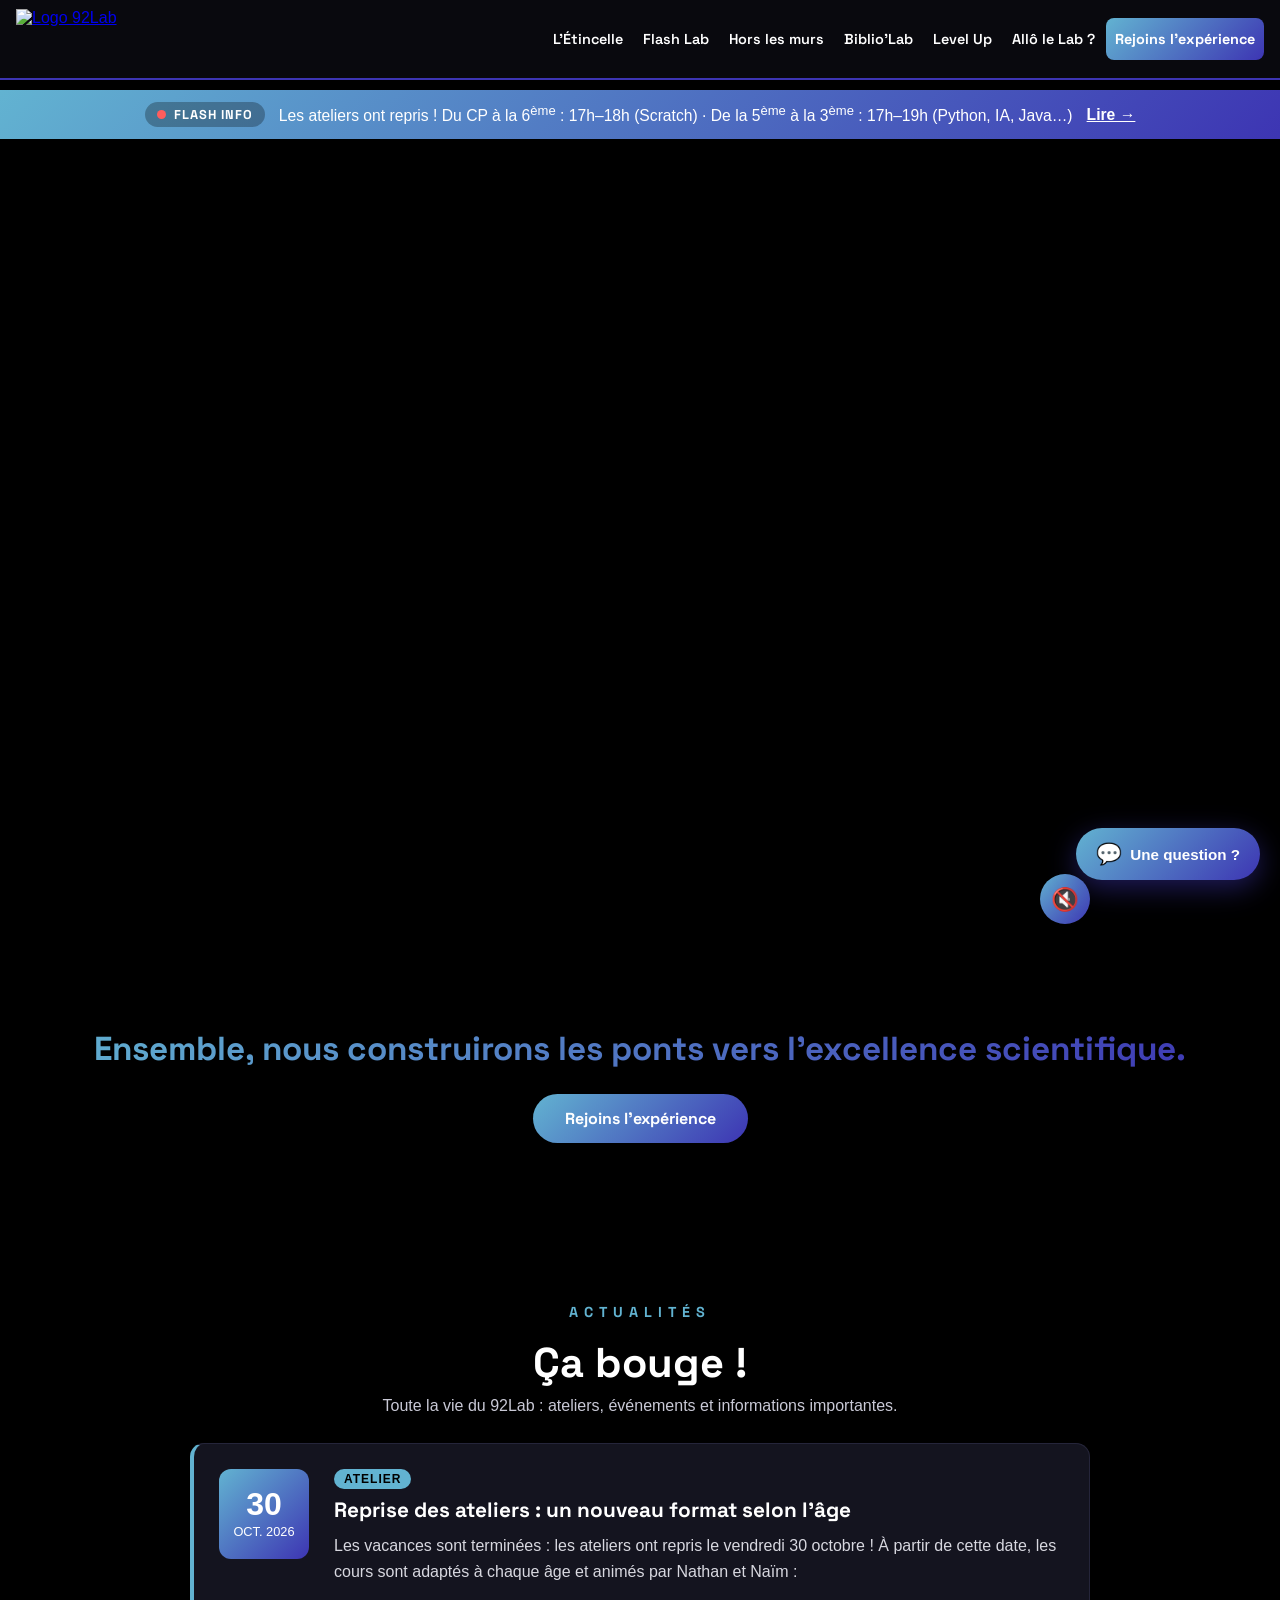
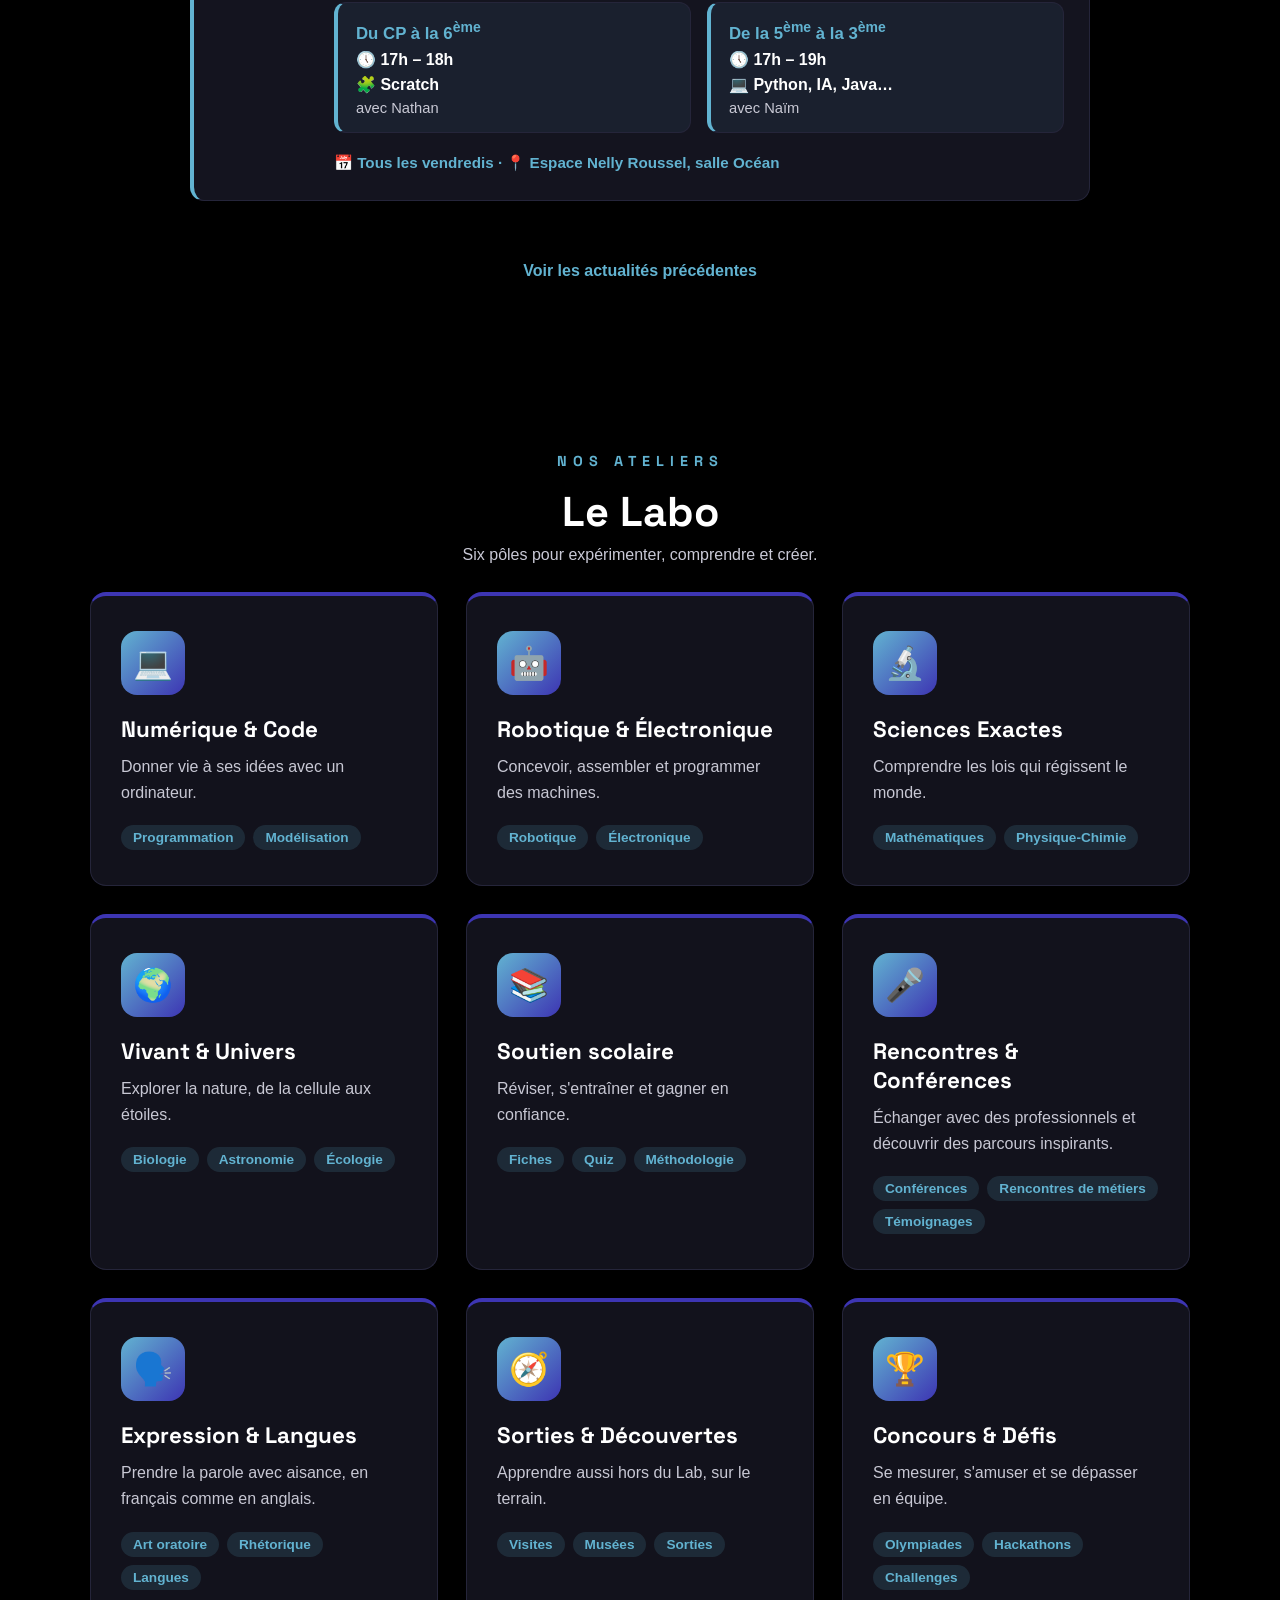
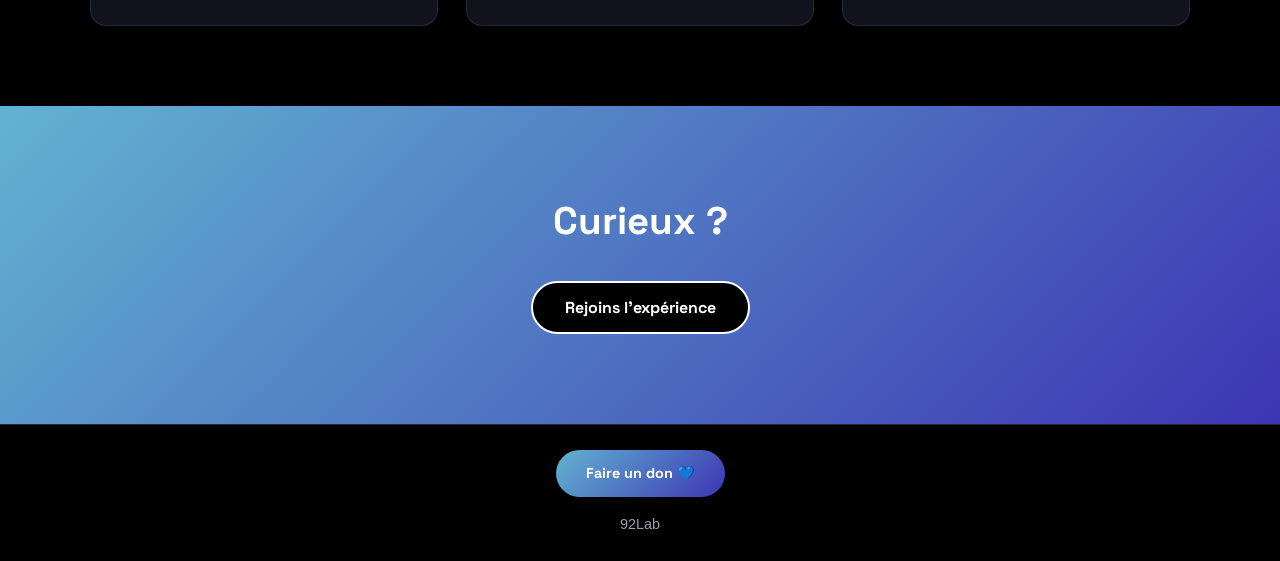
==== index.html @ af7e9ccb "Radar : article Syndrome de Kessler (Futura) en section Aéronautique, avec filtre par thème Co-Autho" ====
<!DOCTYPE html>
<html lang="fr">
<head>
  <meta charset="UTF-8">
  <meta name="viewport" content="width=device-width, initial-scale=1.0">
  <title>92Lab - On casse les codes</title>
  <meta name="description" content="92Lab, association de sciences et de technologies à Villeneuve-la-Garenne : ateliers, rencontres et projets pour les jeunes.">
  <meta property="og:title" content="92Lab">
  <meta property="og:description" content="92Lab, association de sciences et de technologies à Villeneuve-la-Garenne : ateliers, rencontres et projets pour les jeunes.">
  <meta property="og:image" content="images/logo.png">
  <link rel="icon" href="images/logo.png">
  <link rel="preconnect" href="https://fonts.googleapis.com">
  <link rel="preconnect" href="https://fonts.gstatic.com" crossorigin>
  <link href="https://fonts.googleapis.com/css2?family=Space+Grotesk:wght@500;600;700&display=swap" rel="stylesheet">
  <link rel="stylesheet" href="style.css?v=9">
</head>
<body>

  <header class="entete">
    <a href="index.html" class="logo">
      <img src="images/logo.png" alt="Logo 92Lab">
    </a>

    <button class="burger" type="button" aria-label="Ouvrir le menu" aria-expanded="false">
      <span></span><span></span><span></span>
    </button>

    <nav>
      <ul class="menu">
        <li>
          <a href="etincelle.html">L'Étincelle</a>
          <span class="sous-titre">Qui sommes-nous</span>
        </li>
        <li>
          <a href="flash-lab.html">Flash Lab</a>
          <span class="sous-titre">Le blog</span>
        </li>
        <li>
          <a href="hors-les-murs.html">Hors les murs</a>
          <span class="sous-titre">Sorties et bons plans</span>
        </li>
        <li>
          <a href="biblio-lab.html">Biblio'Lab</a>
          <span class="sous-titre">Prêt de livres et magazines</span>
        </li>
        <li>
          <a href="level-up.html">Level Up</a>
          <span class="sous-titre">Aide à la scolarité</span>
        </li>
        <li>
          <a href="contact.html">Allô le Lab ?</a>
          <span class="sous-titre">Contact</span>
        </li>
        <li>
          <a href="adherer.html" class="bouton-adhesion">Rejoins l'expérience</a>
          <span class="sous-titre">Adhérer</span>
        </li>
      </ul>
    </nav>
  </header>

  <main>

    <a class="flash-info" href="#ca-bouge">
      <span class="flash-label"><span class="flash-point"></span>Flash info</span>
      <span class="flash-texte">Les ateliers ont repris ! Du CP à la 6<sup>ème</sup> : 17h–18h (Scratch) · De la 5<sup>ème</sup> à la 3<sup>ème</sup> : 17h–19h (Python, IA, Java…)</span>
      <span class="flash-lien">Lire →</span>
    </a>
    <!-- Flash info : change le texte ci-dessus quand une info importante doit être vue dès l'arrivée sur le site. -->

    <section class="video-fond">
      <video autoplay muted loop playsinline>
        <source src="videos/video.mp4" type="video/mp4">
      </video>
      <button class="bouton-son" type="button" aria-label="Activer le son">🔇</button>
    </section>


    <section class="accueil">
      <h1>Ensemble, nous construirons les ponts vers l'excellence scientifique.</h1>
      <a href="adherer.html" class="cta">Rejoins l'expérience</a>
    </section>

    <section class="section section-accueil" id="ca-bouge">
      <div class="conteneur">
        <div class="titre-section">
          <p class="hero-accroche">Actualités</p>
          <h2>Ça bouge !</h2>
          <p class="titre-section-texte">Toute la vie du 92Lab : ateliers, événements et informations importantes.</p>
        </div>
      </div>
      <div class="actus">
        <article class="actu">
          <div class="actu-date">
            <span class="actu-jour">30</span>
            <span class="actu-mois">Oct. 2026</span>
          </div>
          <div class="actu-contenu">
            <span class="actu-badge">Atelier</span>
            <h2>Reprise des ateliers : un nouveau format selon l'âge</h2>
            <p>
              Les vacances sont terminées : les ateliers ont repris le vendredi
              30 octobre ! À partir de cette date, les cours sont adaptés à
              chaque âge et animés par Nathan et Naïm :
            </p>
            <div class="actu-groupes">
              <div class="actu-groupe">
                <span class="actu-groupe-niveau">Du CP à la 6<sup>ème</sup></span>
                <span class="actu-groupe-horaire">🕔 17h – 18h</span>
                <span class="actu-groupe-theme">🧩 Scratch</span>
                <span class="actu-groupe-anim">avec Nathan</span>
              </div>
              <div class="actu-groupe">
                <span class="actu-groupe-niveau">De la 5<sup>ème</sup> à la 3<sup>ème</sup></span>
                <span class="actu-groupe-horaire">🕔 17h – 19h</span>
                <span class="actu-groupe-theme">💻 Python, IA, Java…</span>
                <span class="actu-groupe-anim">avec Naïm</span>
              </div>
            </div>
            <p class="actu-infos">
              📅 Tous les vendredis · 📍 Espace Nelly Roussel, salle Océan
            </p>
          </div>
        </article>

        <details class="actus-anciennes">
          <summary>Voir les actualités précédentes</summary>
          <article class="actu actu-annulee">
                    <div class="actu-date">
                      <span class="actu-jour">09</span>
                      <span class="actu-mois">Oct. 2026</span>
                    </div>
                    <div class="actu-contenu">
                      <span class="actu-badge badge-annule">Annulé</span>
                      <h2>Atelier de programmation annulé</h2>
                      <p>
                        Nous sommes au regret de vous informer que l'atelier de
                        programmation de ce vendredi 9 octobre est annulé en raison de
                        l'absence de l'animateur. Nous nous excusons pour la gêne
                        occasionnée et vous retrouvons dès le vendredi suivant.
                      </p>
                    </div>
                  </article>

          <article class="actu">
                    <div class="actu-date">
                      <span class="actu-jour">11</span>
                      <span class="actu-mois">Sept. 2026</span>
                    </div>
                    <div class="actu-contenu">
                      <span class="actu-badge">Atelier</span>
                      <h2>Ateliers de programmation</h2>
                      <p>
                        Retrouvez-nous tous les vendredis de 17h à 19h pour nos ateliers
                        de programmation, à l'espace Nelly Roussel, en salle Océan.
                      </p>
                      <p class="actu-infos">
                        📅 Tous les vendredis · 🕔 17h – 19h · 📍 Espace Nelly Roussel, salle Océan
                      </p>
                    </div>
                  </article>
        </details>
      </div>
    </section>

    <section class="section section-accueil" id="labo">
      <div class="conteneur">
        <div class="titre-section">
          <p class="hero-accroche">Nos ateliers</p>
          <h2>Le Labo</h2>
          <p class="titre-section-texte">Six pôles pour expérimenter, comprendre et créer.</p>
        </div>
      </div>
      <div class="poles">

        <article class="pole">
          <div class="pole-icone">💻</div>
          <h2>Numérique &amp; Code</h2>
          <p class="pole-desc">Donner vie à ses idées avec un ordinateur.</p>
          <ul class="pole-liste">
            <li>Programmation</li>
            <li>Modélisation</li>
          </ul>
        </article>

        <article class="pole">
          <div class="pole-icone">🤖</div>
          <h2>Robotique &amp; Électronique</h2>
          <p class="pole-desc">Concevoir, assembler et programmer des machines.</p>
          <ul class="pole-liste">
            <li>Robotique</li>
            <li>Électronique</li>
          </ul>
        </article>

        <article class="pole">
          <div class="pole-icone">🔬</div>
          <h2>Sciences Exactes</h2>
          <p class="pole-desc">Comprendre les lois qui régissent le monde.</p>
          <ul class="pole-liste">
            <li>Mathématiques</li>
            <li>Physique-Chimie</li>
          </ul>
        </article>

        <article class="pole">
          <div class="pole-icone">🌍</div>
          <h2>Vivant &amp; Univers</h2>
          <p class="pole-desc">Explorer la nature, de la cellule aux étoiles.</p>
          <ul class="pole-liste">
            <li>Biologie</li>
            <li>Astronomie</li>
            <li>Écologie</li>
          </ul>
        </article>

        <article class="pole">
          <div class="pole-icone">📚</div>
          <h2>Soutien scolaire</h2>
          <p class="pole-desc">Réviser, s'entraîner et gagner en confiance.</p>
          <ul class="pole-liste">
            <li>Fiches</li>
            <li>Quiz</li>
            <li>Méthodologie</li>
          </ul>
        </article>

        <article class="pole">
          <div class="pole-icone">🎤</div>
          <h2>Rencontres &amp; Conférences</h2>
          <p class="pole-desc">Échanger avec des professionnels et découvrir des parcours inspirants.</p>
          <ul class="pole-liste">
            <li>Conférences</li>
            <li>Rencontres de métiers</li>
            <li>Témoignages</li>
          </ul>
        </article>

        <article class="pole">
          <div class="pole-icone">🗣️</div>
          <h2>Expression &amp; Langues</h2>
          <p class="pole-desc">Prendre la parole avec aisance, en français comme en anglais.</p>
          <ul class="pole-liste">
            <li>Art oratoire</li>
            <li>Rhétorique</li>
            <li>Langues</li>
          </ul>
        </article>

        <article class="pole">
          <div class="pole-icone">🧭</div>
          <h2>Sorties &amp; Découvertes</h2>
          <p class="pole-desc">Apprendre aussi hors du Lab, sur le terrain.</p>
          <ul class="pole-liste">
            <li>Visites</li>
            <li>Musées</li>
            <li>Sorties</li>
          </ul>
        </article>

        <article class="pole">
          <div class="pole-icone">🏆</div>
          <h2>Concours &amp; Défis</h2>
          <p class="pole-desc">Se mesurer, s'amuser et se dépasser en équipe.</p>
          <ul class="pole-liste">
            <li>Olympiades</li>
            <li>Hackathons</li>
            <li>Challenges</li>
          </ul>
        </article>

      </div>
    </section>

    <section class="appel">
      <h2>Curieux ?</h2>
      <a href="adherer.html" class="cta">Rejoins l'expérience</a>
    </section>

  </main>

  <footer class="pied">
    <a href="https://www.helloasso.com/associations/92lab/formulaires/1" target="_blank" rel="noopener" class="cta cta-don">Faire un don 💙</a>
    <p>92Lab</p>
  </footer>

  <script src="script.js?v=6"></script>
  <script src="chatbot.js?v=3"></script>
</body>
</html>
---- style.css ----
:root {
  --bleu-clair: #62b3d1;
  --indigo: #3d35b3;
  --degrade: linear-gradient(135deg, #62b3d1, #3d35b3);
  --fond: #000000;
  --texte: #ffffff;
}

* {
  margin: 0;
  padding: 0;
  box-sizing: border-box;
}

body {
  font-family: Arial, sans-serif;
  background-color: var(--fond);
  color: var(--texte);
  padding-top: 90px;
  min-height: 100vh;
  display: flex;
  flex-direction: column;
}

/* ---------- En-tête fixe ---------- */
.entete {
  position: fixed;
  top: 0;
  left: 0;
  width: 100%;
  height: 80px;
  background-color: rgba(10, 10, 15, 0.95);
  border-bottom: 2px solid var(--indigo);
  display: flex;
  align-items: center;
  justify-content: space-between;
  padding: 0 30px;
  z-index: 1000;
}

.logo img {
  height: 60px;
  display: block;
}

/* ---------- Menu ---------- */
.menu {
  list-style: none;
  display: flex;
  gap: 8px;
}

.menu li {
  position: relative;
}

.menu a {
  display: block;
  color: var(--texte);
  text-decoration: none;
  padding: 12px 14px;
  border-radius: 8px;
  transition: background 0.3s;
}

.menu a:hover {
  background: var(--degrade);
}

.menu .bouton-adhesion {
  background: var(--degrade);
  font-weight: bold;
}

.menu .bouton-adhesion:hover {
  filter: brightness(1.2);
}

/* ---------- Sous-titre au survol ---------- */
.sous-titre {
  position: absolute;
  top: 100%;
  left: 50%;
  transform: translateX(-50%);
  margin-top: 6px;
  background-color: var(--bleu-clair);
  color: var(--fond);
  font-size: 0.8rem;
  font-weight: bold;
  padding: 4px 10px;
  border-radius: 6px;
  white-space: nowrap;
  opacity: 0;
  pointer-events: none;
  transition: opacity 0.3s;
}

.menu li:hover .sous-titre {
  opacity: 1;
}

/* ---------- Vidéo plein écran ---------- */
main {
  flex: 1;
}

.video-fond {
  position: relative;
  width: 100%;
  height: calc(100vh - 90px);
  overflow: hidden;
  background-color: #000000;
}

.video-fond video {
  width: 100%;
  height: 100%;
  object-fit: contain;
  background-color: #000000;
}

/* ---------- Bouton son ---------- */
.bouton-son {
  position: absolute;
  bottom: 25px;
  right: 25px;
  width: 50px;
  height: 50px;
  border: none;
  border-radius: 50%;
  background: var(--degrade);
  color: var(--texte);
  font-size: 1.4rem;
  cursor: pointer;
  transition: transform 0.3s;
  z-index: 10;
}

.bouton-son:hover {
  transform: scale(1.1);
}

/* ---------- Texte d'accueil ---------- */
.accueil {
  max-width: 100%;
  margin: 0 auto;
  padding: 80px 30px;
  text-align: center;
}

.accueil h1 {
  font-size: clamp(1.2rem, 2.6vw, 2.6rem);
  line-height: 1.2;
  margin-bottom: 25px;
  background: var(--degrade);
  -webkit-background-clip: text;
  background-clip: text;
  color: transparent;
}

.accueil h1 { text-wrap: balance; }

@media (min-width: 1001px) {
  .accueil h1 { white-space: nowrap; }
}

.cta {
  display: inline-block;
  background: var(--degrade);
  color: var(--texte);
  text-decoration: none;
  font-weight: bold;
  padding: 14px 32px;
  border-radius: 30px;
  transition: transform 0.3s;
}

.cta:hover {
  transform: scale(1.06);
}

/* ============================================
   PAGES INTÉRIEURES
   ============================================ */

/* ---------- Bandeau d'entrée ---------- */
.hero-page {
  text-align: center;
  padding: 100px 30px 80px;
  background:
    radial-gradient(circle at 20% 20%, rgba(98, 179, 209, 0.18), transparent 50%),
    radial-gradient(circle at 80% 80%, rgba(61, 53, 179, 0.25), transparent 50%),
    var(--fond);
}

.hero-accroche {
  text-transform: uppercase;
  letter-spacing: 6px;
  color: var(--bleu-clair);
  font-weight: bold;
  font-size: 0.9rem;
  margin-bottom: 15px;
}

.hero-page h1 {
  font-size: clamp(2.8rem, 7vw, 5rem);
  background: var(--degrade);
  -webkit-background-clip: text;
  background-clip: text;
  color: transparent;
  margin-bottom: 20px;
}

.hero-texte {
  max-width: 600px;
  margin: 0 auto;
  font-size: 1.2rem;
  line-height: 1.6;
  color: #d8d8e0;
}

/* ---------- Sections ---------- */
.section {
  padding: 80px 30px;
}

.section-fonce {
  background-color: #11111a;
  border-top: 1px solid #25253a;
  border-bottom: 1px solid #25253a;
}

.conteneur {
  max-width: 1100px;
  margin: 0 auto;
}

.section-entete {
  display: flex;
  align-items: center;
  gap: 20px;
  margin-bottom: 50px;
}

.section-etiquette {
  font-size: 1rem;
  font-weight: bold;
  color: var(--fond);
  background: var(--degrade);
  padding: 8px 14px;
  border-radius: 8px;
}

.section-entete h2 {
  font-size: clamp(1.8rem, 4vw, 2.6rem);
  color: var(--texte);
}

/* ---------- Cartes (Le déclic initial) ---------- */
.grille-cartes {
  display: grid;
  grid-template-columns: repeat(auto-fit, minmax(240px, 1fr));
  gap: 25px;
}

.carte {
  background-color: #14141f;
  border: 1px solid #25253a;
  border-radius: 16px;
  padding: 30px 25px;
  transition: transform 0.3s, border-color 0.3s, box-shadow 0.3s;
}

.carte:hover {
  transform: translateY(-6px);
  border-color: var(--bleu-clair);
  box-shadow: 0 10px 30px rgba(98, 179, 209, 0.15);
}

.carte-icone {
  font-size: 2.2rem;
  margin-bottom: 15px;
}

.carte h3 {
  color: var(--bleu-clair);
  font-size: 1.15rem;
  margin-bottom: 12px;
}

.carte p {
  color: #c8c8d4;
  line-height: 1.7;
  font-size: 0.98rem;
}

.citation-courte {
  text-align: center;
  margin-top: 50px;
  font-size: 1.4rem;
  font-weight: bold;
  background: var(--degrade);
  -webkit-background-clip: text;
  background-clip: text;
  color: transparent;
}

/* ---------- Frise (Notre histoire) ---------- */
.frise {
  position: relative;
  max-width: 750px;
  margin: 0 auto;
  padding-left: 40px;
}

.frise::before {
  content: "";
  position: absolute;
  left: 9px;
  top: 8px;
  bottom: 8px;
  width: 3px;
  background: var(--degrade);
  border-radius: 3px;
}

.frise-item {
  position: relative;
  margin-bottom: 40px;
}

.frise-item:last-child {
  margin-bottom: 0;
}

.frise-point {
  position: absolute;
  left: -40px;
  top: 4px;
  width: 21px;
  height: 21px;
  background-color: var(--fond);
  border: 4px solid var(--bleu-clair);
  border-radius: 50%;
}

.frise-contenu h3 {
  color: var(--texte);
  font-size: 1.25rem;
  margin-bottom: 8px;
}

.frise-contenu p {
  color: #c8c8d4;
  line-height: 1.7;
}

/* ---------- Trio (À propos de nous) ---------- */
.trio {
  display: grid;
  grid-template-columns: repeat(auto-fit, minmax(280px, 1fr));
  gap: 30px;
}

.trio-bloc {
  background: linear-gradient(160deg, #14141f, #0e0e18);
  border: 1px solid #25253a;
  border-top: 4px solid var(--indigo);
  border-radius: 16px;
  padding: 35px 30px;
}

.trio-titre {
  display: inline-block;
  text-transform: uppercase;
  letter-spacing: 3px;
  font-size: 0.8rem;
  font-weight: bold;
  color: var(--bleu-clair);
  margin-bottom: 15px;
}

.trio-bloc h3 {
  font-size: 1.4rem;
  line-height: 1.3;
  margin-bottom: 20px;
  color: var(--texte);
}

.trio-bloc p {
  color: #c8c8d4;
  line-height: 1.7;
  margin-bottom: 12px;
}

/* ---------- Page Le Labo : pôles ---------- */
.poles {
  max-width: 1100px;
  margin: 0 auto;
  display: grid;
  grid-template-columns: repeat(auto-fit, minmax(300px, 1fr));
  gap: 28px;
}

.pole {
  background: #12121c;
  border: 1px solid #25253a;
  border-top: 4px solid var(--indigo);
  border-radius: 16px;
  padding: 35px 30px;
  transition: transform 0.3s, border-color 0.3s;
}

.pole:hover {
  transform: translateY(-6px);
  border-top-color: var(--bleu-clair);
}

.pole-icone {
  width: 64px;
  height: 64px;
  display: flex;
  align-items: center;
  justify-content: center;
  font-size: 2rem;
  background: var(--degrade);
  border-radius: 16px;
  margin-bottom: 20px;
}

.pole h2 {
  font-size: 1.4rem;
  margin-bottom: 10px;
}

.pole-desc {
  color: #c8c8d4;
  line-height: 1.6;
  margin-bottom: 20px;
}

.pole-liste {
  list-style: none;
  display: flex;
  flex-wrap: wrap;
  gap: 8px;
}

.pole-liste li {
  background: rgba(98, 179, 209, 0.15);
  color: var(--bleu-clair);
  font-size: 0.85rem;
  font-weight: bold;
  padding: 5px 12px;
  border-radius: 20px;
}

/* ---------- Page Ça bouge ! ---------- */
.actus {
  max-width: 900px;
  margin: 0 auto;
  display: flex;
  flex-direction: column;
  gap: 25px;
}

.actu {
  display: flex;
  gap: 25px;
  background-color: #14141f;
  border: 1px solid #25253a;
  border-left: 4px solid var(--bleu-clair);
  border-radius: 14px;
  padding: 25px;
  transition: transform 0.3s, border-color 0.3s;
}

.actu:hover {
  transform: translateY(-4px);
  border-color: var(--indigo);
}

.actu-annulee {
  border-left-color: #e05555;
}

.actu-date {
  display: flex;
  flex-direction: column;
  align-items: center;
  justify-content: center;
  min-width: 90px;
  height: 90px;
  background: var(--degrade);
  border-radius: 12px;
  text-align: center;
}

.actu-annulee .actu-date {
  background: linear-gradient(135deg, #e05555, #8a2a2a);
}

.actu-jour {
  font-size: 2rem;
  font-weight: bold;
  line-height: 1;
}

.actu-mois {
  font-size: 0.8rem;
  text-transform: uppercase;
  margin-top: 4px;
}

.actu-contenu h2 {
  font-size: 1.3rem;
  margin: 8px 0 10px;
}

.actu-contenu p {
  color: #d8d8e0;
  line-height: 1.6;
}

.actu-badge {
  display: inline-block;
  background-color: var(--bleu-clair);
  color: var(--fond);
  font-size: 0.75rem;
  font-weight: bold;
  text-transform: uppercase;
  letter-spacing: 1px;
  padding: 3px 10px;
  border-radius: 20px;
}

.badge-annule {
  background-color: #e05555;
  color: #ffffff;
}

.actu-infos {
  margin-top: 12px;
  color: var(--bleu-clair) !important;
  font-weight: bold;
  font-size: 0.95rem;
}

@media (max-width: 600px) {
  .actu {
    flex-direction: column;
  }
}

/* ---------- Page Hors les murs ---------- */
.evenement {
  max-width: 1000px;
  margin: 0 auto 50px;
  background: #14141f;
  border-radius: 16px;
  overflow: hidden;
  display: flex;
  gap: 30px;
  padding: 40px;
  align-items: flex-start;
}

.evenement:last-child {
  margin-bottom: 0;
}

.evenement-image {
  flex: 0 0 300px;
  border-radius: 12px;
  overflow: hidden;
  height: 300px;
  min-width: 0;
  align-self: flex-start;
  display: block;
}

.evenement-image img {
  width: 100%;
  height: 100%;
  object-fit: cover;
  display: block;
}

.evenement-contenu {
  flex: 1;
  min-width: 0;
}

.evenement-contenu h2 {
  font-size: 2rem;
  margin-bottom: 10px;
  margin-top: 0;
  color: var(--texte);
}

.evenement-texte {
  line-height: 1.8;
  color: #d8d8e0;
  margin: 15px 0;
}

.evenement-details {
  background: rgba(98, 179, 209, 0.15);
  border-left: 3px solid var(--bleu-clair);
  padding: 15px 20px;
  margin: 15px 0;
  border-radius: 8px;
}

.evenement-details p {
  margin: 8px 0;
  font-size: 0.95rem;
  color: var(--texte);
}

.stands-container {
  margin-top: 30px;
}

.stands-container h3 {
  font-size: 1.3rem;
  margin-bottom: 20px;
  text-transform: uppercase;
  letter-spacing: 2px;
  color: var(--bleu-clair);
}

/* Grille des stands */
.stands-grid {
  display: grid;
  grid-template-columns: repeat(auto-fit, minmax(150px, 1fr));
  gap: 20px;
  margin-top: 20px;
}

.stand {
  background: rgba(98, 179, 209, 0.1);
  border: 1px solid #25253a;
  border-radius: 12px;
  padding: 20px;
  text-align: center;
  transition: transform 0.3s;
}

.stand:hover {
  transform: translateY(-5px);
  border-color: var(--bleu-clair);
}

.stand-icone {
  font-size: 2.5rem;
  margin-bottom: 12px;
}

.stand p {
  color: #d8d8e0;
  font-size: 0.95rem;
  line-height: 1.5;
}

.stand small {
  opacity: 0.8;
  font-size: 0.8rem;
}

/* Responsive */
@media (max-width: 900px) {
  .evenement {
    flex-direction: column;
    padding: 30px;
  }

  .evenement-image {
    height: 280px;
  }

  .stands-grid {
    grid-template-columns: repeat(2, 1fr);
  }
}

@media (max-width: 600px) {
  .evenement {
    flex-direction: column;
    padding: 20px;
  }

  .evenement-image {
    height: 220px;
  }

  .evenement-contenu h2 {
    font-size: 1.5rem;
  }

  .stands-grid {
    grid-template-columns: 1fr;
  }
}

/* ---------- Page adhésion ---------- */
.tarif {
  max-width: 400px;
  margin: 0 auto 40px;
  text-align: center;
  background: var(--degrade);
  border-radius: 16px;
  padding: 30px;
}

.tarif-label {
  text-transform: uppercase;
  letter-spacing: 3px;
  font-weight: bold;
  font-size: 0.9rem;
}

.tarif-prix {
  font-size: 4rem;
  font-weight: bold;
  line-height: 1.1;
  margin: 8px 0;
}

.tarif-detail {
  opacity: 0.9;
}

.info-box {
  max-width: 800px;
  margin: 0 auto 40px;
  background-color: #14141f;
  border-left: 4px solid var(--bleu-clair);
  border-radius: 12px;
  padding: 25px;
  line-height: 1.6;
}

.info-box h2 {
  font-size: 1.2rem;
  margin-bottom: 10px;
}

.info-box p + p {
  margin-top: 12px;
}

.formulaire-embed {
  max-width: 800px;
  margin: 0 auto;
  background-color: #ffffff;
  border-radius: 16px;
  overflow: hidden;
}

.formulaire-embed iframe {
  display: block;
  border: none;
  width: 100%;
}

/* ---------- Appel final ---------- */
.appel {
  text-align: center;
  padding: 90px 30px;
  background: var(--degrade);
}

.appel h2 {
  max-width: 800px;
  margin: 0 auto 35px;
  font-size: clamp(1.6rem, 4vw, 2.4rem);
  line-height: 1.3;
  color: var(--texte);
}

.appel .cta {
  background: var(--fond);
  border: 2px solid var(--texte);
}

/* ---------- Responsive ---------- */
@media (max-width: 700px) {
  .section {
    padding: 55px 20px;
  }

  .section-entete {
    flex-direction: column;
    align-items: flex-start;
    gap: 12px;
    margin-bottom: 35px;
  }
}

/* ---------- Page Contact ---------- */
.contact-wrap {
  max-width: 1000px;
  margin: 0 auto;
}

/* Carte Instagram */
.insta-carte {
  display: flex;
  align-items: center;
  gap: 30px;
  padding: 35px 40px;
  margin-bottom: 30px;
  border-radius: 20px;
  text-decoration: none;
  color: #ffffff;
  background: linear-gradient(45deg, #f09433, #e6683c, #dc2743, #cc2366, #bc1888);
  box-shadow: 0 10px 40px rgba(220, 39, 67, 0.25);
  transition: transform 0.3s, box-shadow 0.3s;
}

.insta-carte:hover {
  transform: translateY(-6px) scale(1.01);
  box-shadow: 0 16px 50px rgba(220, 39, 67, 0.45);
}

.insta-icone {
  flex: 0 0 80px;
  width: 80px;
  height: 80px;
  display: flex;
  align-items: center;
  justify-content: center;
  background: rgba(255, 255, 255, 0.2);
  border-radius: 20px;
}

.insta-icone svg {
  width: 44px;
  height: 44px;
}

.insta-texte {
  flex: 1;
  display: flex;
  flex-direction: column;
  gap: 4px;
}

.insta-label {
  text-transform: uppercase;
  letter-spacing: 3px;
  font-size: 0.8rem;
  font-weight: bold;
  opacity: 0.9;
}

.insta-pseudo {
  font-size: clamp(1.6rem, 4vw, 2.4rem);
  font-weight: bold;
  line-height: 1.1;
}

.insta-desc {
  font-size: 1rem;
  opacity: 0.95;
  margin-top: 4px;
}

.insta-fleche {
  font-size: 2.2rem;
  font-weight: bold;
  transition: transform 0.3s;
}

.insta-carte:hover .insta-fleche {
  transform: translateX(8px);
}

/* Cartes mail / tel / adresse */
.contact-cartes {
  display: grid;
  grid-template-columns: repeat(auto-fit, minmax(260px, 1fr));
  gap: 25px;
}

.contact-carte {
  display: flex;
  flex-direction: column;
  align-items: flex-start;
  gap: 8px;
  padding: 35px 30px;
  background: linear-gradient(160deg, #14141f, #0e0e18);
  border: 1px solid #25253a;
  border-top: 4px solid var(--indigo);
  border-radius: 16px;
  text-decoration: none;
  color: var(--texte);
  transition: transform 0.3s, border-color 0.3s, box-shadow 0.3s;
}

.contact-carte:hover {
  transform: translateY(-6px);
  border-top-color: var(--bleu-clair);
  box-shadow: 0 10px 30px rgba(98, 179, 209, 0.2);
}

.contact-icone {
  width: 60px;
  height: 60px;
  display: flex;
  align-items: center;
  justify-content: center;
  font-size: 1.8rem;
  background: var(--degrade);
  border-radius: 16px;
  margin-bottom: 10px;
}

.contact-carte h2 {
  font-size: 1.3rem;
  color: var(--bleu-clair);
}

.contact-carte p {
  color: #d8d8e0;
  line-height: 1.8;
}

.contact-tel {
  color: var(--texte);
  text-decoration: none;
  font-weight: bold;
  font-size: 1.1rem;
  transition: color 0.3s;
}

.contact-tel:hover {
  color: var(--bleu-clair);
}

.contact-lien {
  margin-top: auto;
  padding-top: 12px;
  font-weight: bold;
  color: var(--texte);
  transition: color 0.3s;
}

.contact-carte:hover .contact-lien {
  color: var(--bleu-clair);
}

@media (max-width: 700px) {
  .insta-carte {
    flex-direction: column;
    text-align: center;
    padding: 30px 20px;
  }

  .insta-fleche {
    display: none;
  }
}

/* ---------- Section bénévoles ---------- */
.benevoles {
  background:
    radial-gradient(circle at 15% 25%, rgba(98, 179, 209, 0.15), transparent 45%),
    radial-gradient(circle at 85% 75%, rgba(61, 53, 179, 0.22), transparent 45%),
    #11111a;
}

.benevoles-entete {
  text-align: center;
  max-width: 700px;
  margin: 0 auto 55px;
}

.benevoles-badge {
  display: inline-block;
  background: var(--degrade);
  color: var(--texte);
  text-transform: uppercase;
  letter-spacing: 3px;
  font-size: 0.8rem;
  font-weight: bold;
  padding: 8px 18px;
  border-radius: 30px;
  margin-bottom: 20px;
}

.benevoles-entete h2 {
  font-size: clamp(2rem, 5vw, 3.2rem);
  line-height: 1.15;
  margin-bottom: 18px;
  background: var(--degrade);
  -webkit-background-clip: text;
  background-clip: text;
  color: transparent;
}

.benevoles-entete p {
  color: #d8d8e0;
  font-size: 1.15rem;
  line-height: 1.7;
}

/* Cartes des missions */
.benevoles-grille {
  display: grid;
  grid-template-columns: repeat(auto-fit, minmax(230px, 1fr));
  gap: 25px;
  margin-bottom: 50px;
}

.benevole-carte {
  background: linear-gradient(160deg, #16162a, #0e0e18);
  border: 1px solid #25253a;
  border-radius: 18px;
  padding: 32px 26px;
  text-align: center;
  transition: transform 0.3s, border-color 0.3s, box-shadow 0.3s;
}

.benevole-carte:nth-child(odd) {
  transform: rotate(-1.5deg);
}

.benevole-carte:nth-child(even) {
  transform: rotate(1.5deg);
}

.benevole-carte:hover {
  transform: rotate(0deg) translateY(-8px);
  border-color: var(--bleu-clair);
  box-shadow: 0 14px 35px rgba(98, 179, 209, 0.25);
}

.benevole-emoji {
  width: 70px;
  height: 70px;
  display: flex;
  align-items: center;
  justify-content: center;
  margin: 0 auto 18px;
  font-size: 2.2rem;
  background: var(--degrade);
  border-radius: 50%;
}

.benevole-carte h3 {
  color: var(--bleu-clair);
  font-size: 1.15rem;
  margin-bottom: 10px;
}

.benevole-carte p {
  color: #c8c8d4;
  line-height: 1.6;
  font-size: 0.95rem;
}

/* Bloc "Pourquoi nous rejoindre" */
.benevoles-pourquoi {
  max-width: 700px;
  margin: 0 auto 50px;
  background: #14141f;
  border: 1px solid #25253a;
  border-left: 4px solid var(--bleu-clair);
  border-radius: 14px;
  padding: 30px 35px;
}

.benevoles-pourquoi h3 {
  font-size: 1.3rem;
  margin-bottom: 18px;
  color: var(--texte);
}

.benevoles-pourquoi ul {
  list-style: none;
}

.benevoles-pourquoi li {
  position: relative;
  padding-left: 32px;
  margin-bottom: 12px;
  color: #d8d8e0;
  line-height: 1.5;
}

.benevoles-pourquoi li:last-child {
  margin-bottom: 0;
}

.benevoles-pourquoi li::before {
  content: "✓";
  position: absolute;
  left: 0;
  top: 0;
  width: 22px;
  height: 22px;
  display: flex;
  align-items: center;
  justify-content: center;
  background: var(--degrade);
  border-radius: 50%;
  font-size: 0.8rem;
  font-weight: bold;
}

/* Appel à l'action */
.benevoles-cta {
  text-align: center;
}

.benevoles-cta .cta {
  font-size: 1.15rem;
  padding: 16px 42px;
  animation: pulse-lab 2.2s ease-in-out infinite;
}

.benevoles-cta p {
  margin-top: 18px;
  color: #9a9ab0;
  font-size: 0.95rem;
}

.benevoles-cta p a {
  color: var(--texte);
  font-weight: bold;
  text-decoration: none;
  transition: color 0.3s;
}

.benevoles-cta p a:hover {
  color: var(--bleu-clair);
}

@keyframes pulse-lab {
  0%, 100% {
    box-shadow: 0 0 0 0 rgba(98, 179, 209, 0.5);
  }
  50% {
    box-shadow: 0 0 0 14px rgba(98, 179, 209, 0);
  }
}

@media (max-width: 700px) {
  .benevole-carte:nth-child(odd),
  .benevole-carte:nth-child(even) {
    transform: none;
  }

  .benevoles-pourquoi {
    padding: 25px 20px;
  }
}

/* ---------- Section partenariat ---------- */
.partenariat {
  background:
    radial-gradient(circle at 85% 15%, rgba(98, 179, 209, 0.12), transparent 45%),
    radial-gradient(circle at 20% 85%, rgba(61, 53, 179, 0.18), transparent 50%),
    #000000;
}

.partenariat-grille {
  display: grid;
  grid-template-columns: repeat(auto-fit, minmax(240px, 1fr));
  gap: 25px;
  margin-bottom: 50px;
}

.partenariat-carte {
  background: linear-gradient(160deg, #14141f, #0e0e18);
  border: 1px solid #25253a;
  border-left: 4px solid var(--indigo);
  border-radius: 16px;
  padding: 30px 26px;
  text-align: left;
  transition: transform 0.3s, border-color 0.3s, box-shadow 0.3s;
}

.partenariat-carte:hover {
  transform: translateY(-6px);
  border-left-color: var(--bleu-clair);
  box-shadow: 0 12px 35px rgba(98, 179, 209, 0.2);
}

.partenariat-icone {
  font-size: 2.4rem;
  margin-bottom: 14px;
  display: block;
}

.partenariat-carte h3 {
  color: var(--bleu-clair);
  font-size: 1.15rem;
  margin-bottom: 10px;
}

.partenariat-carte p {
  color: #c8c8d4;
  line-height: 1.6;
  font-size: 0.95rem;
}

/* ---------- Section parrainage & mécénat ---------- */
.mecenat {
  background:
    radial-gradient(circle at 50% 50%, rgba(61, 53, 179, 0.12), transparent 55%),
    radial-gradient(circle at 20% 20%, rgba(98, 179, 209, 0.12), transparent 50%),
    #11111a;
}

.mecenat-grille {
  display: grid;
  grid-template-columns: repeat(auto-fit, minmax(230px, 1fr));
  gap: 25px;
  margin-bottom: 45px;
}

.mecenat-carte {
  position: relative;
  background: linear-gradient(160deg, #16162a, #0e0e18);
  border: 1px solid #25253a;
  border-radius: 18px;
  padding: 40px 26px 30px;
  text-align: center;
  overflow: hidden;
  transition: transform 0.3s, border-color 0.3s, box-shadow 0.3s;
}

.mecenat-carte::before {
  content: "";
  position: absolute;
  top: 0;
  left: 0;
  width: 100%;
  height: 5px;
  background: var(--degrade);
}

.mecenat-carte:hover {
  transform: translateY(-8px);
  border-color: var(--bleu-clair);
  box-shadow: 0 14px 35px rgba(98, 179, 209, 0.25);
}

.mecenat-icone {
  font-size: 2.8rem;
  margin-bottom: 15px;
}

.mecenat-carte h3 {
  color: var(--texte);
  font-size: 1.25rem;
  margin-bottom: 12px;
}

.mecenat-carte p {
  color: #c8c8d4;
  line-height: 1.6;
  font-size: 0.95rem;
}

.mecenat-avantage {
  max-width: 700px;
  margin: 0 auto 45px;
  background: rgba(98, 179, 209, 0.12);
  border: 1px dashed var(--bleu-clair);
  border-radius: 14px;
  padding: 20px 28px;
  text-align: center;
}

.mecenat-avantage p {
  color: #d8d8e0;
  line-height: 1.6;
}

.mecenat-avantage strong {
  color: var(--bleu-clair);
}

/* ---------- Responsive partenariat & mécénat ---------- */
@media (max-width: 700px) {
  .partenariat-carte,
  .mecenat-carte {
    padding: 25px 20px;
  }

  .mecenat-avantage {
    padding: 18px 20px;
  }
}

/* ---------- Pied de page ---------- */
.pied {
  text-align: center;
  padding: 25px 20px;
  border-top: 1px solid #25253a;
  color: #9a9ab0;
  font-size: 0.9rem;
  line-height: 1.6;
}
/* ============================================
   MENU MOBILE (déroulant)
   ============================================ */
.burger {
  display: none;
  width: 46px;
  height: 46px;
  padding: 0;
  border: none;
  border-radius: 10px;
  background: var(--degrade);
  cursor: pointer;
  flex-direction: column;
  align-items: center;
  justify-content: center;
  gap: 5px;
}

.burger span {
  display: block;
  width: 22px;
  height: 3px;
  background: var(--texte);
  border-radius: 2px;
  transition: transform 0.3s, opacity 0.3s;
}

.burger.ouvert span:nth-child(1) { transform: translateY(8px) rotate(45deg); }
.burger.ouvert span:nth-child(2) { opacity: 0; }
.burger.ouvert span:nth-child(3) { transform: translateY(-8px) rotate(-45deg); }

@media (max-width: 1000px) {
  .entete { padding: 0 16px; }
  .logo img { height: 52px; }

  .burger { display: flex; }

  .entete nav {
    position: fixed;
    top: 80px;
    left: 0;
    width: 100%;
    max-height: calc(100vh - 80px);
    overflow-y: auto;
    background-color: rgba(10, 10, 15, 0.98);
    border-bottom: 2px solid var(--indigo);
    box-shadow: 0 20px 40px rgba(0, 0, 0, 0.6);
    transform: translateY(-12px);
    opacity: 0;
    visibility: hidden;
    transition: opacity 0.25s, transform 0.25s, visibility 0.25s;
  }

  .entete nav.ouvert {
    opacity: 1;
    visibility: visible;
    transform: translateY(0);
  }

  .menu {
    flex-direction: column;
    gap: 4px;
    padding: 14px 16px 20px;
  }

  .menu a {
    padding: 14px 16px;
    font-size: 1.05rem;
  }

  .menu .bouton-adhesion {
    text-align: center;
    margin-top: 6px;
  }

  /* Le sous-titre devient visible sous chaque lien (pas de survol sur tactile) */
  .sous-titre {
    position: static;
    transform: none;
    margin: 0 0 0 16px;
    padding: 0;
    background: none;
    color: var(--bleu-clair);
    font-size: 0.8rem;
    opacity: 0.85;
    pointer-events: none;
    display: block;
    transition: none;
  }

  .menu li:hover .sous-titre { opacity: 0.85; }
  .menu li { padding-bottom: 4px; }
  .menu li:last-child .sous-titre { display: none; }
}

@media (max-width: 600px) {
  .formulaire-embed iframe { height: 2400px; }
  .hero-page { padding: 70px 20px 55px; }
  .bouton-son { bottom: 14px; right: 14px; }
}

/* Numéros de téléphone l'un en dessous de l'autre sur mobile */
@media (max-width: 700px) {
  .benevoles-cta p a[href^="tel:"] {
    display: block;
    margin-top: 6px;
    font-size: 1.1rem;
  }
  .benevoles-cta .sep { display: none; }
}

/* Bouton de don dans le pied de page */
.pied .cta-don {
  padding: 12px 30px;
  margin-bottom: 16px;
  color: var(--texte);
}

/* ---------- Page Flash Lab (galerie photo) ---------- */
.menu a[aria-current="page"] {
  background: var(--degrade);
}

.filtres {
  display: flex;
  flex-wrap: wrap;
  justify-content: center;
  gap: 10px;
  margin-bottom: 40px;
}

.filtre {
  background: #14141f;
  color: var(--texte);
  border: 1px solid #25253a;
  border-radius: 30px;
  padding: 10px 22px;
  font-size: 0.95rem;
  font-weight: bold;
  cursor: pointer;
  transition: background 0.3s, border-color 0.3s;
}

.filtre:hover {
  border-color: var(--bleu-clair);
}

.filtre.actif {
  background: var(--degrade);
  border-color: transparent;
}

.galerie {
  display: grid;
  grid-template-columns: repeat(auto-fill, minmax(280px, 1fr));
  gap: 22px;
}

.photo {
  background: #14141f;
  border: 1px solid #25253a;
  border-radius: 14px;
  overflow: hidden;
  transition: transform 0.3s, border-color 0.3s, box-shadow 0.3s;
}

.photo:hover {
  transform: translateY(-5px);
  border-color: var(--bleu-clair);
  box-shadow: 0 10px 30px rgba(98, 179, 209, 0.15);
}

.photo[hidden] {
  display: none;
}

.photo-bouton {
  display: block;
  width: 100%;
  padding: 0;
  border: none;
  background: none;
  cursor: zoom-in;
}

.photo-bouton img {
  display: block;
  width: 100%;
  aspect-ratio: 4 / 3;
  object-fit: cover;
}

.photo figcaption {
  padding: 14px 16px 16px;
  color: #d8d8e0;
  line-height: 1.4;
  font-size: 0.95rem;
}

.photo-date {
  display: block;
  color: var(--bleu-clair);
  font-size: 0.75rem;
  font-weight: bold;
  text-transform: uppercase;
  letter-spacing: 1px;
  margin-bottom: 4px;
}

.galerie-vide {
  text-align: center;
  color: #9a9ab0;
  margin-top: 30px;
}

/* Visionneuse plein écran */
.lightbox {
  position: fixed;
  inset: 0;
  z-index: 2000;
  background: rgba(0, 0, 0, 0.94);
  display: flex;
  align-items: center;
  justify-content: center;
  padding: 60px 70px;
}

.lightbox[hidden] {
  display: none;
}

.lightbox figure {
  max-width: 100%;
  max-height: 100%;
  display: flex;
  flex-direction: column;
  align-items: center;
  gap: 14px;
}

.lightbox img {
  max-width: 100%;
  max-height: calc(100vh - 170px);
  border-radius: 10px;
  object-fit: contain;
}

.lightbox figcaption {
  color: #d8d8e0;
  text-align: center;
}

.lightbox-fermer,
.lightbox-nav {
  position: absolute;
  border: none;
  border-radius: 50%;
  background: var(--degrade);
  color: var(--texte);
  cursor: pointer;
  transition: transform 0.3s;
}

.lightbox-fermer:hover,
.lightbox-nav:hover {
  transform: scale(1.1);
}

.lightbox-fermer {
  top: 16px;
  right: 16px;
  width: 44px;
  height: 44px;
  font-size: 1.2rem;
}

.lightbox-nav {
  top: 50%;
  margin-top: -24px;
  width: 48px;
  height: 48px;
  font-size: 2rem;
  line-height: 1;
  padding-bottom: 4px;
}

.lightbox-prec { left: 12px; }
.lightbox-suiv { right: 12px; }

@media (max-width: 600px) {
  .lightbox { padding: 60px 12px; }
  .lightbox-nav { top: auto; bottom: 12px; margin-top: 0; }
}

/* Flash Lab : vidéos */
.photo-bouton { position: relative; }

.play {
  position: absolute;
  top: 50%;
  left: 50%;
  width: 60px;
  height: 60px;
  margin: -30px 0 0 -30px;
  display: flex;
  align-items: center;
  justify-content: center;
  padding-left: 4px;
  border-radius: 50%;
  background: var(--degrade);
  color: var(--texte);
  font-size: 1.4rem;
  box-shadow: 0 4px 20px rgba(0, 0, 0, 0.5);
  transition: transform 0.3s;
}

.photo-bouton:hover .play { transform: scale(1.12); }

.lightbox video {
  max-width: 100%;
  max-height: calc(100vh - 170px);
  border-radius: 10px;
  background: #000;
}

.lightbox video[hidden],
.lightbox img[hidden] { display: none; }

/* Flash Lab : antisèche (rappels de cours et liens) */
.filtre-antiseche {
  border-color: var(--bleu-clair);
  color: var(--bleu-clair);
}

.filtre-antiseche.actif {
  color: var(--texte);
}

.antiseche-liste {
  max-width: 900px;
  margin: 0 auto;
  display: flex;
  flex-direction: column;
  gap: 20px;
}

.antiseche-item {
  background: #14141f;
  border: 1px solid #25253a;
  border-left: 4px solid var(--bleu-clair);
  border-radius: 14px;
  padding: 24px 26px;
  transition: transform 0.3s, border-color 0.3s;
}

.antiseche-item:hover {
  transform: translateY(-4px);
  border-color: var(--indigo);
}

.antiseche-tag {
  display: inline-block;
  background-color: var(--bleu-clair);
  color: var(--fond);
  font-size: 0.75rem;
  font-weight: bold;
  text-transform: uppercase;
  letter-spacing: 1px;
  padding: 3px 10px;
  border-radius: 20px;
}

.antiseche-item h3 {
  font-size: 1.25rem;
  margin: 10px 0 8px;
}

.antiseche-item p {
  color: #d8d8e0;
  line-height: 1.6;
}

.antiseche-lien {
  display: inline-block;
  margin-top: 14px;
  background: var(--degrade);
  color: var(--texte);
  text-decoration: none;
  font-weight: bold;
  padding: 10px 22px;
  border-radius: 30px;
  transition: transform 0.3s;
}

.antiseche-lien:hover {
  transform: scale(1.06);
}

.antiseche-vide {
  text-align: center;
  color: #9a9ab0;
}

.antiseche:has(.antiseche-item) .antiseche-vide {
  display: none;
}

.antiseche[hidden] {
  display: none;
}

.antiseche-item code {
  background: rgba(98, 179, 209, 0.15);
  color: var(--bleu-clair);
  padding: 1px 6px;
  border-radius: 5px;
  font-family: Consolas, monospace;
}

.antiseche-image {
  display: block;
  margin-top: 16px;
  max-width: 560px;
  border-radius: 10px;
  overflow: hidden;
  border: 1px solid #25253a;
  cursor: zoom-in;
}

.antiseche-image img {
  display: block;
  width: 100%;
  height: auto;
}

/* ---------- Assistant du Lab (chatbot) ---------- */
section[id] { scroll-margin-top: 90px; }

.chat {
  position: fixed;
  right: 20px;
  bottom: 20px;
  z-index: 1500;
  font-family: Arial, sans-serif;
}

.chat-bulle {
  display: flex;
  align-items: center;
  gap: 8px;
  border: none;
  border-radius: 30px;
  padding: 14px 20px;
  background: var(--degrade);
  color: var(--texte);
  font-size: 1.3rem;
  font-weight: bold;
  cursor: pointer;
  box-shadow: 0 8px 28px rgba(61, 53, 179, 0.5);
  transition: transform 0.3s;
}

.chat-bulle:hover { transform: scale(1.06); }
.chat-bulle-texte { font-size: 0.95rem; }
.chat.ouvert .chat-bulle { display: none; }

.chat-panneau {
  position: absolute;
  right: 0;
  bottom: 0;
  width: 370px;
  height: min(560px, calc(100vh - 110px));
  display: flex;
  flex-direction: column;
  background: #0e0e18;
  border: 1px solid #25253a;
  border-radius: 18px;
  overflow: hidden;
  box-shadow: 0 16px 50px rgba(0, 0, 0, 0.7);
}

.chat-panneau[hidden] { display: none; }

.chat-entete {
  display: flex;
  align-items: center;
  justify-content: space-between;
  padding: 14px 16px;
  background: var(--degrade);
}

.chat-titre { display: flex; align-items: center; gap: 10px; }

.chat-avatar {
  width: 38px;
  height: 38px;
  display: flex;
  align-items: center;
  justify-content: center;
  background: rgba(255, 255, 255, 0.2);
  border-radius: 50%;
  font-size: 1.3rem;
}

.chat-titre strong { display: block; font-size: 1rem; }
.chat-titre small { opacity: 0.9; font-size: 0.75rem; }

.chat-fermer {
  width: 34px;
  height: 34px;
  border: none;
  border-radius: 50%;
  background: rgba(0, 0, 0, 0.25);
  color: var(--texte);
  font-size: 1rem;
  cursor: pointer;
}

.chat-messages {
  flex: 1;
  overflow-y: auto;
  padding: 16px;
  display: flex;
  flex-direction: column;
  gap: 10px;
}

.chat-msg {
  max-width: 88%;
  padding: 10px 14px;
  border-radius: 14px;
  font-size: 0.92rem;
  line-height: 1.5;
  overflow-wrap: anywhere;
}

.chat-bot {
  align-self: flex-start;
  background: #1a1a2b;
  border: 1px solid #25253a;
  color: #e6e6ee;
  border-bottom-left-radius: 4px;
}

.chat-user {
  align-self: flex-end;
  background: var(--degrade);
  color: var(--texte);
  border-bottom-right-radius: 4px;
}

.chat-liens {
  display: flex;
  flex-wrap: wrap;
  gap: 6px;
  margin-top: 10px;
}

.chat-liens a {
  background: rgba(98, 179, 209, 0.18);
  border: 1px solid var(--bleu-clair);
  color: var(--bleu-clair);
  text-decoration: none;
  font-size: 0.82rem;
  font-weight: bold;
  padding: 6px 12px;
  border-radius: 20px;
  transition: background 0.3s, color 0.3s;
}

.chat-liens a:hover {
  background: var(--bleu-clair);
  color: var(--fond);
}

.chat-chips {
  display: flex;
  gap: 8px;
  overflow-x: auto;
  padding: 8px 12px;
  border-top: 1px solid #25253a;
  scrollbar-width: thin;
}

.chat-chip {
  flex: 0 0 auto;
  background: #14141f;
  border: 1px solid #25253a;
  color: var(--texte);
  font-size: 0.82rem;
  padding: 7px 13px;
  border-radius: 20px;
  cursor: pointer;
  transition: border-color 0.3s;
}

.chat-chip:hover { border-color: var(--bleu-clair); }

.chat-form {
  display: flex;
  gap: 8px;
  padding: 10px 12px 12px;
  border-top: 1px solid #25253a;
}

.chat-champ {
  flex: 1;
  min-width: 0;
  background: #14141f;
  border: 1px solid #25253a;
  border-radius: 20px;
  color: var(--texte);
  font-size: 16px;
  padding: 10px 14px;
}

.chat-champ:focus { outline: none; border-color: var(--bleu-clair); }

.chat-envoyer {
  width: 42px;
  height: 42px;
  border: none;
  border-radius: 50%;
  background: var(--degrade);
  color: var(--texte);
  font-size: 1.1rem;
  cursor: pointer;
}

/* le bouton son de l'accueil laisse la place à la bulle */
.bouton-son { right: 190px; }

@media (max-width: 600px) {
  .chat { right: 12px; bottom: 12px; }
  .chat-bulle-texte { display: none; }
  .chat-bulle { padding: 14px 16px; }
  .chat-panneau {
    position: fixed;
    right: 8px;
    left: 8px;
    bottom: 8px;
    width: auto;
    height: min(78vh, 600px);
  }
  .bouton-son { right: 80px; }
}

/* Boutons côte à côte dans un événement */
.evenement-contenu .cta {
  margin: 0 10px 10px 0;
}

/* Événements déjà passés */
.badge-passe {
  display: inline-block;
  background-color: #e05555;
  color: #ffffff;
  font-size: 0.75rem;
  font-weight: bold;
  text-transform: uppercase;
  letter-spacing: 1px;
  padding: 3px 10px;
  border-radius: 20px;
  margin-bottom: 10px;
}

.evenement.passe .evenement-image img {
  filter: grayscale(0.7);
  opacity: 0.75;
}

.evenement.passe .evenement-details {
  border-left-color: #e05555;
  background: rgba(224, 85, 85, 0.12);
}

/* ---------- Page Biblio'Lab ---------- */
.regles {
  display: grid;
  grid-template-columns: repeat(auto-fit, minmax(220px, 1fr));
  gap: 22px;
}

.regle {
  background: linear-gradient(160deg, #14141f, #0e0e18);
  border: 1px solid #25253a;
  border-top: 4px solid var(--indigo);
  border-radius: 16px;
  padding: 26px 22px;
  text-align: center;
}

.regle-icone {
  display: block;
  font-size: 2rem;
  margin-bottom: 10px;
}

.regle h3 {
  color: var(--bleu-clair);
  font-size: 1.1rem;
  margin-bottom: 8px;
}

.regle p {
  color: #c8c8d4;
  line-height: 1.6;
  font-size: 0.95rem;
}

.regles-note {
  text-align: center;
  margin-top: 28px;
  color: #c8c8d4;
}

.regles-note a {
  color: var(--bleu-clair);
  font-weight: bold;
}

.biblio-recherche {
  display: flex;
  flex-wrap: wrap;
  align-items: center;
  justify-content: center;
  gap: 14px 22px;
  margin: -10px 0 40px;
}

.biblio-champ {
  width: min(420px, 100%);
  background: #14141f;
  border: 1px solid #25253a;
  border-radius: 30px;
  color: var(--texte);
  font-size: 16px;
  padding: 12px 20px;
}

.biblio-champ:focus {
  outline: none;
  border-color: var(--bleu-clair);
}

.biblio-dispo {
  display: flex;
  align-items: center;
  gap: 8px;
  color: #d8d8e0;
  font-size: 0.95rem;
  cursor: pointer;
}

.biblio-liste {
  display: grid;
  grid-template-columns: repeat(auto-fill, minmax(300px, 1fr));
  gap: 24px;
}

.livre {
  display: flex;
  flex-direction: column;
  background: #14141f;
  border: 1px solid #25253a;
  border-radius: 16px;
  overflow: hidden;
  transition: transform 0.3s, border-color 0.3s, box-shadow 0.3s;
}

.livre:hover {
  transform: translateY(-5px);
  border-color: var(--bleu-clair);
  box-shadow: 0 10px 30px rgba(98, 179, 209, 0.15);
}

.livre[hidden] { display: none; }

.livre-couv {
  display: flex;
  align-items: center;
  justify-content: center;
  height: 170px;
  font-size: 3.6rem;
  background: var(--degrade);
}

.livre-couv-magazine { background: linear-gradient(135deg, #3d35b3, #62b3d1); }
.livre-couv-bd { background: linear-gradient(135deg, #8a2a6f, #3d35b3); }

.livre-couv img {
  width: 100%;
  height: 100%;
  object-fit: cover;
}

.livre-corps {
  display: flex;
  flex-direction: column;
  flex: 1;
  padding: 18px 20px 20px;
}

.livre-tags {
  display: flex;
  flex-wrap: wrap;
  gap: 8px;
  margin-bottom: 10px;
}

.livre-tag,
.livre-statut {
  font-size: 0.72rem;
  font-weight: bold;
  text-transform: uppercase;
  letter-spacing: 1px;
  padding: 3px 10px;
  border-radius: 20px;
}

.livre-tag {
  background: rgba(98, 179, 209, 0.15);
  color: var(--bleu-clair);
}

.statut-oui {
  background: rgba(80, 200, 120, 0.18);
  color: #6fdc96;
}

.statut-non {
  background: rgba(224, 85, 85, 0.18);
  color: #ff8a8a;
}

.livre h3 {
  font-size: 1.1rem;
  line-height: 1.3;
  margin-bottom: 4px;
}

.livre-auteur {
  color: var(--bleu-clair);
  font-size: 0.9rem;
  margin-bottom: 8px;
}

.livre-desc {
  color: #c8c8d4;
  line-height: 1.55;
  font-size: 0.93rem;
  margin-bottom: 16px;
}

.livre-emprunt {
  align-self: flex-start;
  margin-top: auto;
  background: var(--degrade);
  color: var(--texte);
  text-decoration: none;
  font-weight: bold;
  font-size: 0.9rem;
  padding: 10px 20px;
  border-radius: 30px;
  transition: transform 0.3s;
}

.livre-emprunt:hover { transform: scale(1.06); }

.livre-emprunte .livre-couv { filter: grayscale(0.6); opacity: 0.8; }

.livre-emprunte .livre-emprunt {
  background: transparent;
  border: 1px solid var(--bleu-clair);
  color: var(--bleu-clair);
}

.biblio-vide,
.biblio-suggestion {
  text-align: center;
  color: #9a9ab0;
  margin-top: 34px;
}

.biblio-suggestion a {
  color: var(--bleu-clair);
  font-weight: bold;
}

/* Menu à 8 entrées : resserré sur les écrans moyens */
@media (min-width: 1001px) and (max-width: 1280px) {
  .entete { padding: 0 16px; }
  .menu { gap: 2px; }
  .menu a { padding: 12px 9px; font-size: 0.9rem; white-space: nowrap; }
}

/* Textes d'introduction : largeur adaptée et retours à la ligne maîtrisés */
.hero-texte.hero-large {
  max-width: 800px;
}

.hero-texte.hero-une-ligne {
  max-width: none;
}

@media (min-width: 900px) {
  .hero-texte.hero-une-ligne {
    white-space: nowrap;
  }
}

/* Badge « offre de lancement » sur le tarif d'adhésion */
.tarif-offre {
  display: inline-block;
  background-color: #ffffff;
  color: var(--fond);
  font-size: 0.8rem;
  font-weight: bold;
  text-transform: uppercase;
  letter-spacing: 1.5px;
  padding: 5px 14px;
  border-radius: 20px;
  margin-bottom: 14px;
}

/* Ça bouge : groupes d'ateliers par niveau */
.actu-groupes {
  display: grid;
  grid-template-columns: repeat(auto-fit, minmax(240px, 1fr));
  gap: 16px;
  margin: 18px 0;
}

.actu-groupe {
  display: flex;
  flex-direction: column;
  gap: 6px;
  background: rgba(98, 179, 209, 0.08);
  border: 1px solid #25253a;
  border-left: 4px solid var(--bleu-clair);
  border-radius: 12px;
  padding: 16px 18px;
}

.actu-groupe-niveau {
  color: var(--bleu-clair);
  font-weight: bold;
  font-size: 1.05rem;
}

.actu-groupe-horaire,
.actu-groupe-theme {
  font-weight: bold;
  color: var(--texte);
}

.actu-groupe-anim {
  color: #c8c8d4;
  font-size: 0.92rem;
}

/* Image d'événement en format paysage : affichée en entier (texte lisible) */
.evenement-image.evenement-image-paysage {
  flex-basis: 380px;
  height: auto;
}

.evenement-image.evenement-image-paysage img {
  height: auto;
  object-fit: contain;
}

@media (max-width: 900px) {
  .evenement-image.evenement-image-paysage {
    flex-basis: auto;
    height: auto;
  }
}

/* Biblio'Lab : couvertures photo (format portrait) */
.biblio-liste { grid-template-columns: repeat(auto-fill, minmax(230px, 1fr)); }
.livre-couv-img { height: auto; background: #0d0d16; }
.livre-couv-img img { aspect-ratio: 3 / 4; object-position: top; display: block; }
.filtres-series { margin-top: -8px; }
.filtres-series .filtre { font-size: 0.9rem; }

/* Accueil : flash info + sections Ça bouge / Le Labo */
.flash-info {
  display: flex;
  align-items: center;
  gap: 14px;
  flex-wrap: wrap;
  justify-content: center;
  margin: 0;
  padding: 12px 20px;
  background: var(--degrade);
  color: #fff;
  text-decoration: none;
  font-size: 0.98rem;
  text-align: center;
}
.flash-label {
  display: inline-flex;
  align-items: center;
  gap: 8px;
  font-weight: 800;
  text-transform: uppercase;
  letter-spacing: 0.08em;
  font-size: 0.8rem;
  background: rgba(0, 0, 0, 0.28);
  padding: 4px 12px;
  border-radius: 999px;
}
.flash-point {
  width: 9px;
  height: 9px;
  border-radius: 50%;
  background: #ff5d5d;
  animation: flash-pulse 1.4s ease-in-out infinite;
}
@keyframes flash-pulse { 50% { opacity: 0.25; transform: scale(1.4); } }
.flash-lien { font-weight: 700; text-decoration: underline; }
.flash-info:hover .flash-lien { text-decoration: none; }
.section-accueil { scroll-margin-top: 90px; }
.titre-section { text-align: center; margin-bottom: 28px; }
.titre-section h2 { font-size: clamp(1.9rem, 4vw, 2.6rem); margin: 4px 0 8px; }
.titre-section-texte { color: #c9c9d6; margin: 0; }
.actus-anciennes { margin-top: 24px; }
.actus-anciennes summary {
  cursor: pointer;
  text-align: center;
  color: var(--bleu-clair);
  font-weight: 700;
  padding: 12px;
  list-style: none;
}
.actus-anciennes summary::-webkit-details-marker { display: none; }
.actus-anciennes[open] summary { margin-bottom: 16px; }
.actus-anciennes .actu + .actu { margin-top: 20px; }
html { scroll-behavior: smooth; }

/* Flash Lab : articles de blog */
.billets { display: flex; flex-direction: column; gap: 28px; margin-bottom: 36px; }
.billet {
  display: grid;
  grid-template-columns: minmax(240px, 42%) 1fr;
  background: #14141f;
  border: 1px solid #25253a;
  border-radius: 18px;
  overflow: hidden;
}
.billet[hidden] { display: none; }
.billet-image { background: #0d0d16; }
.billet-image img { width: 100%; height: 100%; object-fit: cover; display: block; }
.billet-corps { padding: 26px 28px; display: flex; flex-direction: column; align-items: flex-start; gap: 4px; }
.billet-meta { display: flex; flex-wrap: wrap; gap: 10px; align-items: center; margin-bottom: 6px; }
.billet-tag {
  background: var(--degrade);
  color: #fff;
  font-weight: 800;
  font-size: 0.78rem;
  text-transform: uppercase;
  letter-spacing: 0.06em;
  padding: 4px 12px;
  border-radius: 999px;
}
.billet-date { color: var(--bleu-clair); font-weight: 700; font-size: 0.95rem; }
.billet h2 { margin: 4px 0 6px; font-size: 1.6rem; }
.billet-lieu { color: #c9c9d6; font-size: 0.92rem; }
.billet p { margin: 6px 0; line-height: 1.55; }
.billet .cta { margin-top: 12px; }
.billet.passe { opacity: 0.7; }
.galerie-titre { margin: 8px 0 18px; font-size: 1.5rem; }
.galerie-titre[hidden] { display: none; }
@media (max-width: 760px) {
  .billet { grid-template-columns: 1fr; }
  .billet-corps { padding: 20px; }
}

/* L'Étincelle : réseau */
.carte-reseau { max-width: 760px; margin: 0 auto; text-align: center; align-items: center; }
.carte-reseau .cta { margin-top: 14px; display: inline-block; }
.reseau-logo { width: min(300px, 80%); height: auto; border-radius: 16px; background: #fff; margin-bottom: 10px; }

/* Le Dojo + Le Radar */
.dojo-bloc { margin-top: 36px; }
.dojo-titre { font-size: 1.5rem; margin: 0 0 18px; }
.fiches, .quiz-liste, .radar-liste { display: grid; grid-template-columns: repeat(auto-fill, minmax(280px, 1fr)); gap: 22px; }
.fiche, .quiz-carte, .radar-carte { background: #14141f; border: 1px solid #25253a; border-radius: 16px; padding: 20px; display: flex; flex-direction: column; gap: 6px; align-items: flex-start; }
.fiche[hidden], .quiz-carte[hidden], .radar-carte[hidden], .dojo-bloc[hidden], .quiz-liste[hidden] { display: none; }
.fiche h3, .quiz-carte h3, .radar-carte h3 { margin: 4px 0 0; font-size: 1.15rem; }
.fiche p, .quiz-carte p, .radar-desc { margin: 0; color: #c9c9d6; line-height: 1.5; }
.fiche-meta { display: flex; gap: 8px; align-items: center; }
.fiche-tag, .radar-tag { background: var(--degrade); color: #fff; font-size: 0.75rem; font-weight: 800; text-transform: uppercase; letter-spacing: 0.06em; padding: 3px 10px; border-radius: 999px; }
.fiche-niveau { color: var(--bleu-clair); font-size: 0.85rem; font-weight: 700; }
.fiche details { width: 100%; margin-top: 8px; }
.fiche summary { cursor: pointer; color: var(--bleu-clair); font-weight: 700; }
.fiche details ul { margin: 10px 0 0; padding-left: 20px; line-height: 1.6; }
.quiz-carte .cta, .radar-carte .cta { margin-top: auto; align-self: flex-start; border: 0; cursor: pointer; font: inherit; }
.quiz-zone { background: #14141f; border: 1px solid #25253a; border-radius: 18px; padding: 24px; max-width: 720px; margin: 0 auto; }
.quiz-haut { display: flex; justify-content: space-between; color: var(--bleu-clair); font-weight: 700; font-size: 0.9rem; margin-bottom: 10px; }
.quiz-barre { height: 6px; background: #25253a; border-radius: 999px; overflow: hidden; margin-bottom: 18px; }
.quiz-barre span { display: block; height: 100%; background: var(--degrade); transition: width 0.3s; }
.quiz-question { font-size: 1.25rem; margin: 0 0 16px; }
.quiz-choix { display: flex; flex-direction: column; gap: 10px; }
.quiz-choix button { text-align: left; padding: 12px 16px; border-radius: 12px; border: 1px solid #34344d; background: #1b1b2b; color: #fff; font: inherit; cursor: pointer; }
.quiz-choix button:hover:not(:disabled) { border-color: var(--bleu-clair); }
.quiz-choix button.juste { border-color: #4cc38a; background: rgba(76, 195, 138, 0.18); }
.quiz-choix button.faux { border-color: #ff6b6b; background: rgba(255, 107, 107, 0.16); }
.quiz-retour { margin-top: 14px; line-height: 1.5; }
.quiz-actions { display: flex; gap: 12px; margin-top: 18px; flex-wrap: wrap; }
.quiz-actions .cta { border: 0; cursor: pointer; font: inherit; }
.quiz-score { font-size: 2.4rem; font-weight: 800; margin: 6px 0; }
.radar-source { color: var(--bleu-clair) !important; font-size: 0.85rem; }

.radar[hidden] { display: none; }
.radar-intro { text-align: center; color: #c9c9d6; margin: 0 0 18px; }
.radar-filtres { margin-bottom: 24px; }

/* Flash Lab : rubriques en aperçu */
.rubrique-tete { display: flex; justify-content: space-between; align-items: baseline; gap: 12px; margin: 28px 0 14px; }
.rubrique-tete[hidden], .rubrique-bientot[hidden], .rubrique-lien[hidden] { display: none; }
.rubrique-tete h2 { margin: 0; font-size: 1.5rem; }
.galerie-tete { grid-column: 1 / -1; margin-top: 22px; }
.rubrique-lien { background: none; border: 0; color: var(--bleu-clair); font: inherit; font-weight: 700; cursor: pointer; padding: 4px 0; }
.rubrique-lien:hover { text-decoration: underline; }
.rubrique-bientot { grid-column: 1 / -1; border: 1px dashed #34344d; border-radius: 16px; padding: 22px; text-align: center; color: #c9c9d6; }
.rubrique-bientot p { margin: 0 0 6px; }
.rubrique-bientot a { color: var(--bleu-clair); font-weight: 700; }

/* Radar : images des cartes */
.radar-carte { padding: 0; overflow: hidden; gap: 0; }
.radar-carte > :not(.radar-image) { margin-left: 20px; margin-right: 20px; }
.radar-image { align-self: stretch; height: 150px; display: flex; align-items: center; justify-content: center; font-size: 3.6rem; background: var(--degrade); position: relative; }
.radar-image img { width: 100%; height: 100%; object-fit: cover; display: block; }
.radar-image-a { background: linear-gradient(135deg, #1d3b8a, #62b3d1); }
.radar-image-b { background: linear-gradient(135deg, #3d35b3, #8a2a6f); }
.radar-image-c { background: linear-gradient(135deg, #0f6e56, #62b3d1); }
.radar-image-video::after { content: "▶"; position: absolute; width: 52px; height: 52px; border-radius: 50%; background: rgba(0,0,0,0.6); color: #fff; display: flex; align-items: center; justify-content: center; font-size: 1.2rem; }
.radar-carte .radar-tags { margin-top: 14px; display: flex; flex-wrap: wrap; gap: 8px; align-self: flex-start; }
.radar-carte .radar-tag { align-self: flex-start; }
.radar-carte .radar-source { margin-top: 4px; }
.radar-carte .cta { margin-bottom: 20px; margin-top: 14px; }

.apercu-cache { display: none !important; }
.radar-apercu .radar-intro, .radar-apercu .radar-filtres, .radar-apercu .radar-vide { display: none; }

/* Police : Space Grotesk pour le menu, les titres, les boutons et les filtres */
:root { --police-titre: 'Space Grotesk', Arial, sans-serif; }
.menu a, .menu .sous-titre, h1, h2, h3, .cta, .filtre, .bouton-adhesion, .hero-accroche, .flash-label, .rubrique-lien { font-family: var(--police-titre); }
.menu > li > a { font-weight: 600; }
.menu a.bouton-adhesion { font-weight: 700; }

.fiche details h4 { margin: 16px 0 4px; font-size: 1rem; }

/* Level Up : niveaux et chapitres */
.filtres-niveau { margin-top: 12px; }
.filtres-niveau[hidden] { display: none; }
.filtres-niveau .filtre { font-size: 0.9rem; padding: 6px 16px; }
.chapitre-titre { grid-column: 1 / -1; margin: 10px 0 -6px; font-size: 1.1rem; color: var(--bleu-clair); }

/* Flash Lab : encart plateforme collégiens */
.plateforme-encart {
  display: flex; align-items: center; justify-content: center; flex-wrap: wrap; gap: 14px;
  padding: 12px 20px; background: var(--degrade); color: #fff; text-decoration: none;
  font-size: 0.98rem; text-align: center;
}
.plateforme-encart:hover .flash-lien { text-decoration: none; }
.plateforme-encart-carte { border-radius: 16px; margin-bottom: 22px; }

/* Level Up : type (fiches / quiz) et index des chapitres */
.filtres-type { margin-top: 12px; }
.filtres-type[hidden], .index-titres[hidden] { display: none; }
.filtres-type .filtre { font-size: 0.9rem; padding: 6px 16px; }
.index-titres { margin-top: 28px; background: #101019; border: 1px solid #25253a; border-radius: 16px; padding: 20px 22px; }
.index-titres .dojo-titre { font-size: 1.2rem; margin: 0 0 12px; }
.index-chapitre { font-size: 0.95rem; color: var(--bleu-clair); margin: 14px 0 8px; }
.index-liste { display: flex; flex-wrap: wrap; gap: 8px; }
.index-titres .filtre { font-size: 0.85rem; padding: 6px 14px; }

.tiktok-carte { background: linear-gradient(45deg, #0b0b12, #1c1c2b 55%, #2a1020); box-shadow: 0 10px 40px rgba(37, 244, 238, 0.18), 0 0 0 1px rgba(254, 44, 85, 0.35) inset; }
.tiktok-carte:hover { box-shadow: 0 16px 50px rgba(254, 44, 85, 0.35), 0 0 0 1px rgba(37, 244, 238, 0.5) inset; }

/* Index des chapitres : parties puis chapitres, descente vers la carte */
.index-chapitres { margin-top: 14px; padding-top: 14px; border-top: 1px solid #25253a; }
.carte-surlignee { box-shadow: 0 0 0 2px var(--bleu-clair), 0 0 28px rgba(91, 192, 222, 0.45); transition: box-shadow 0.3s; }

/* Radar : thèmes */
.radar-tag-theme { background: rgba(98, 179, 209, 0.15); color: var(--bleu-clair); border: 1px solid rgba(98, 179, 209, 0.45); }
.radar-themes { margin-top: -10px; }
.radar-apercu .radar-themes { display: none; }
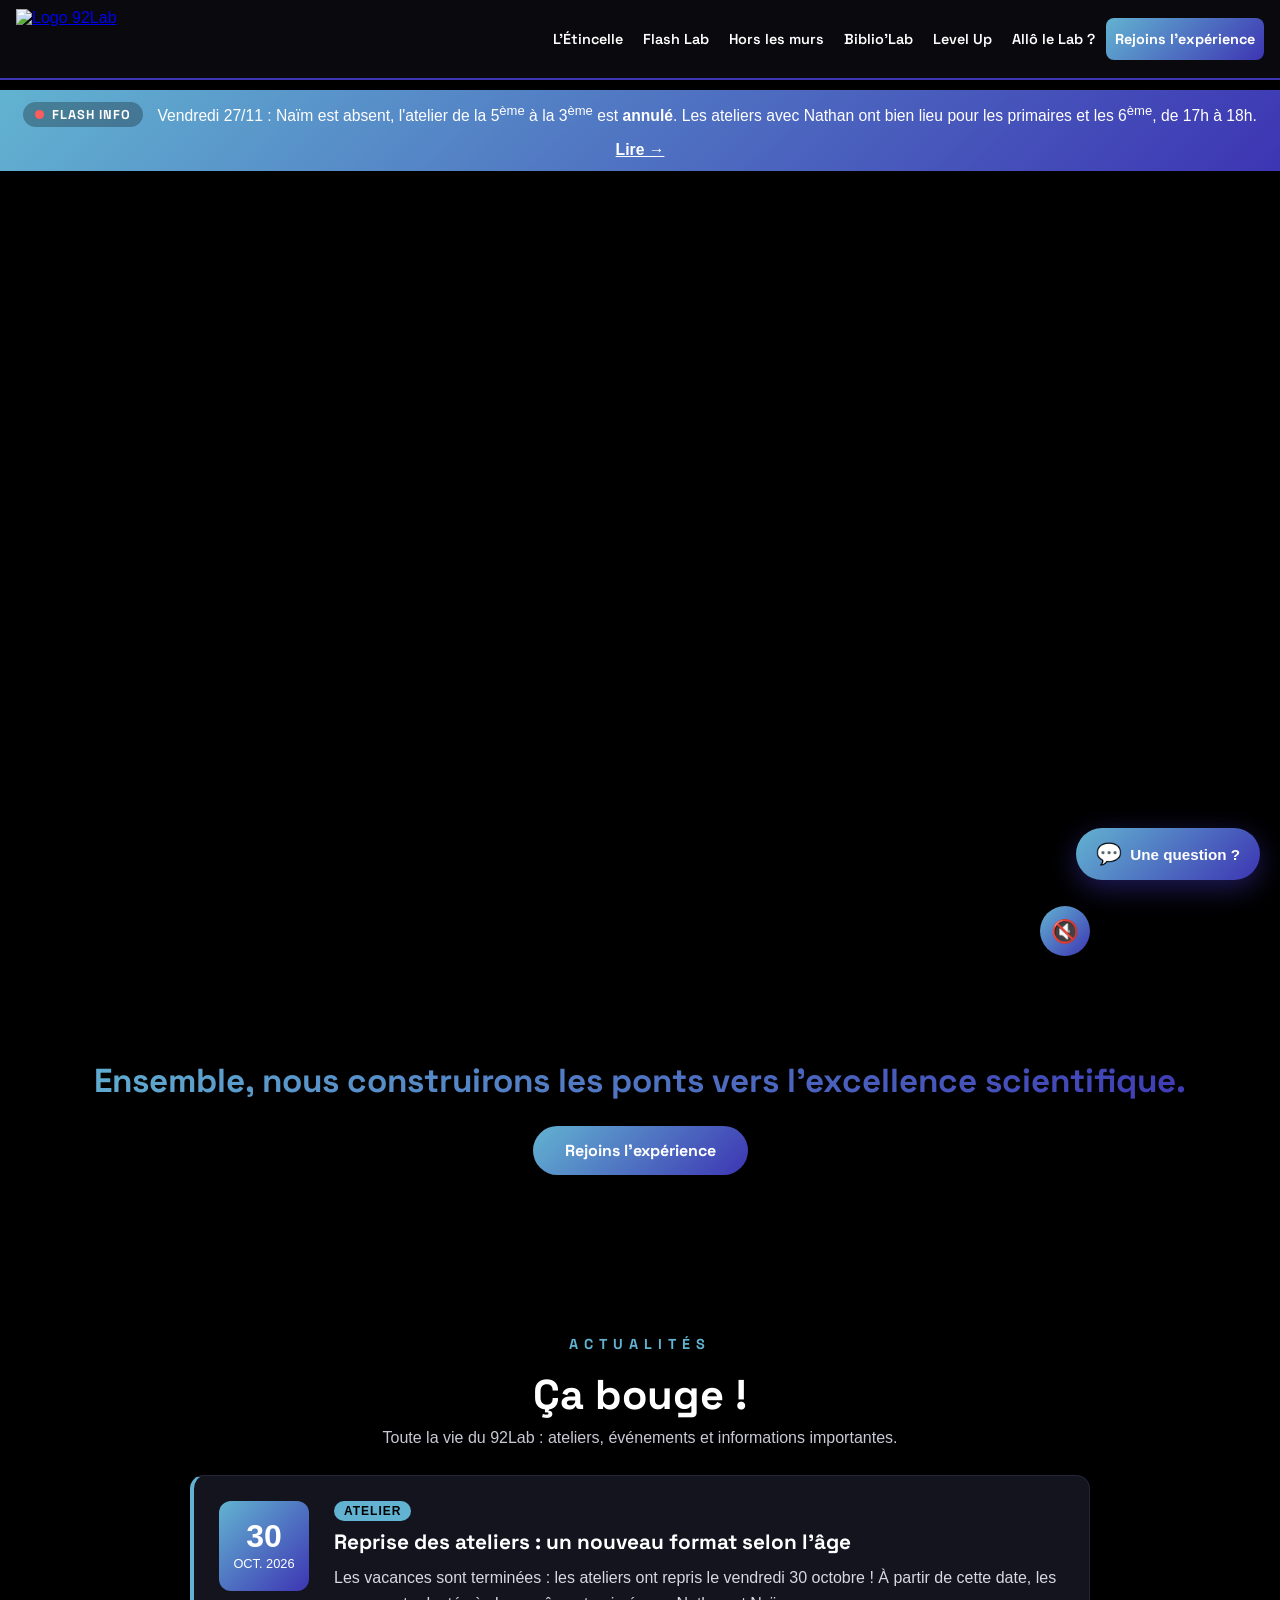
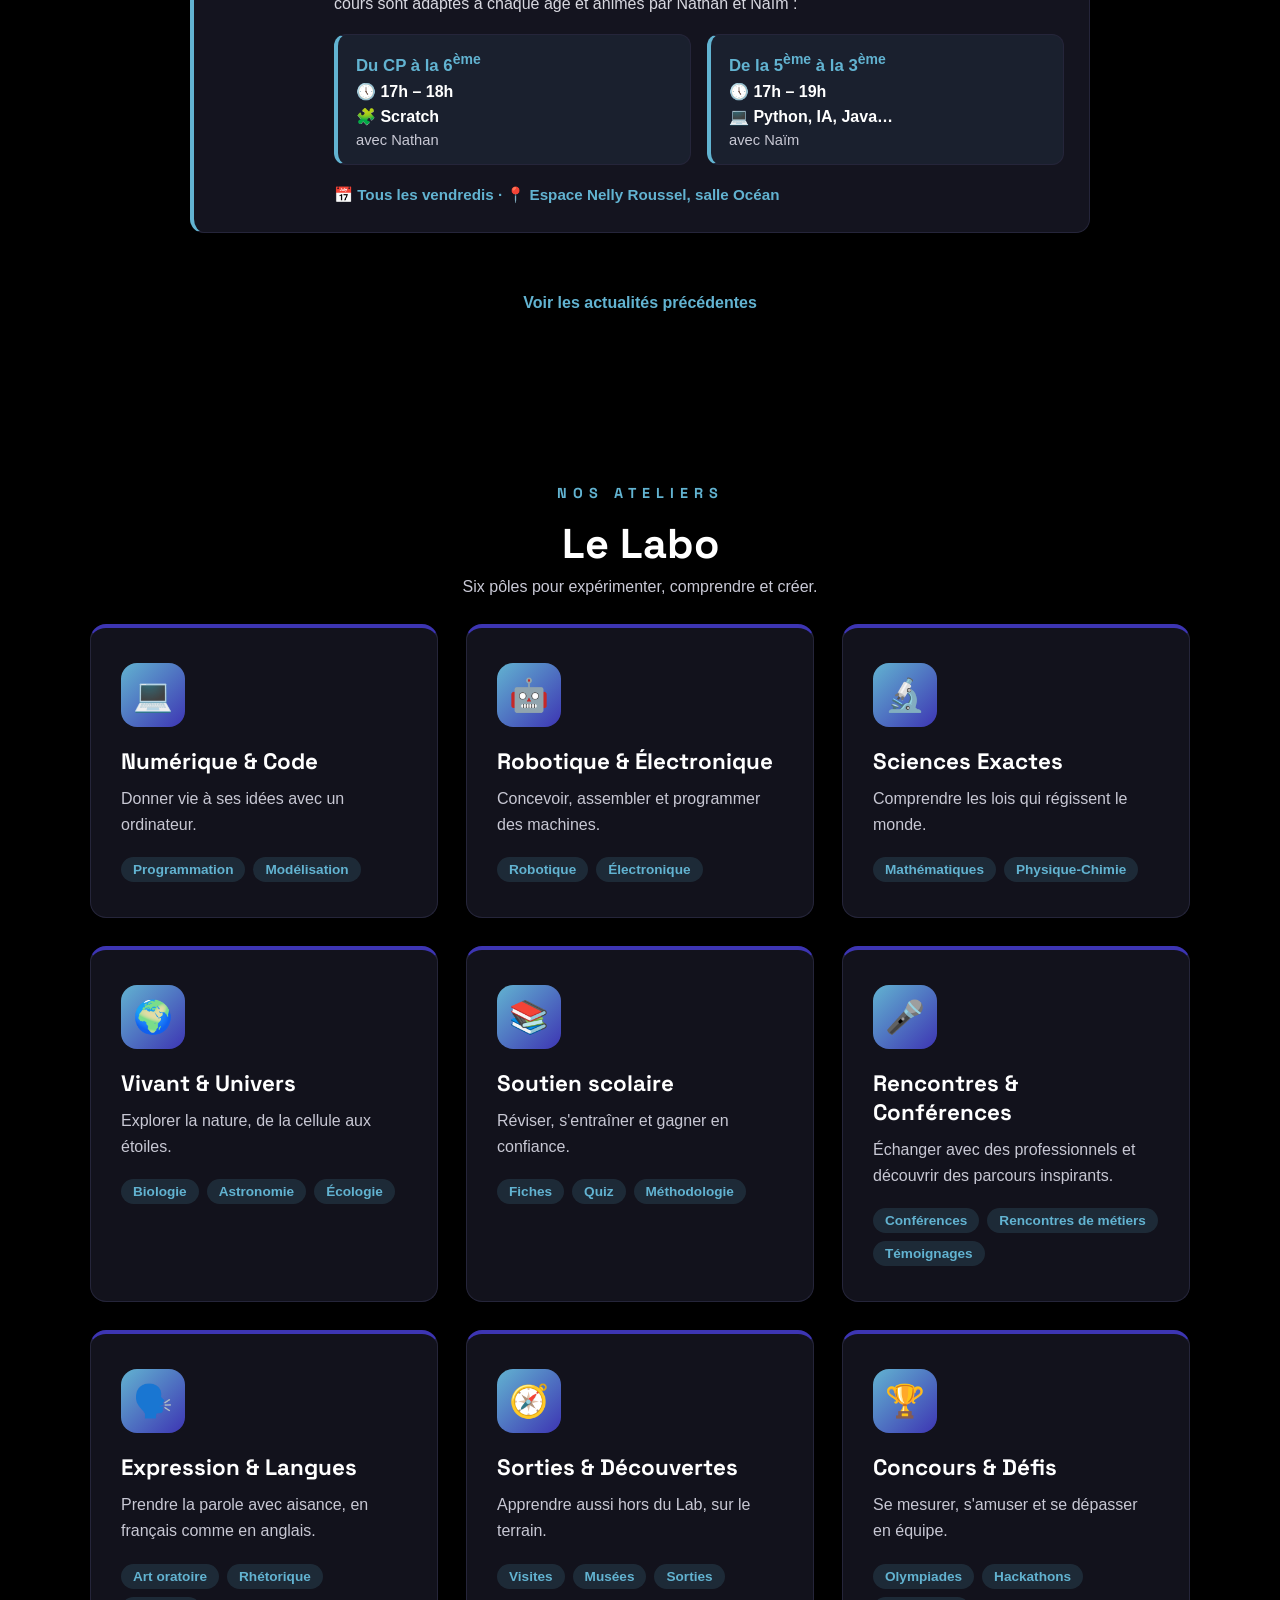
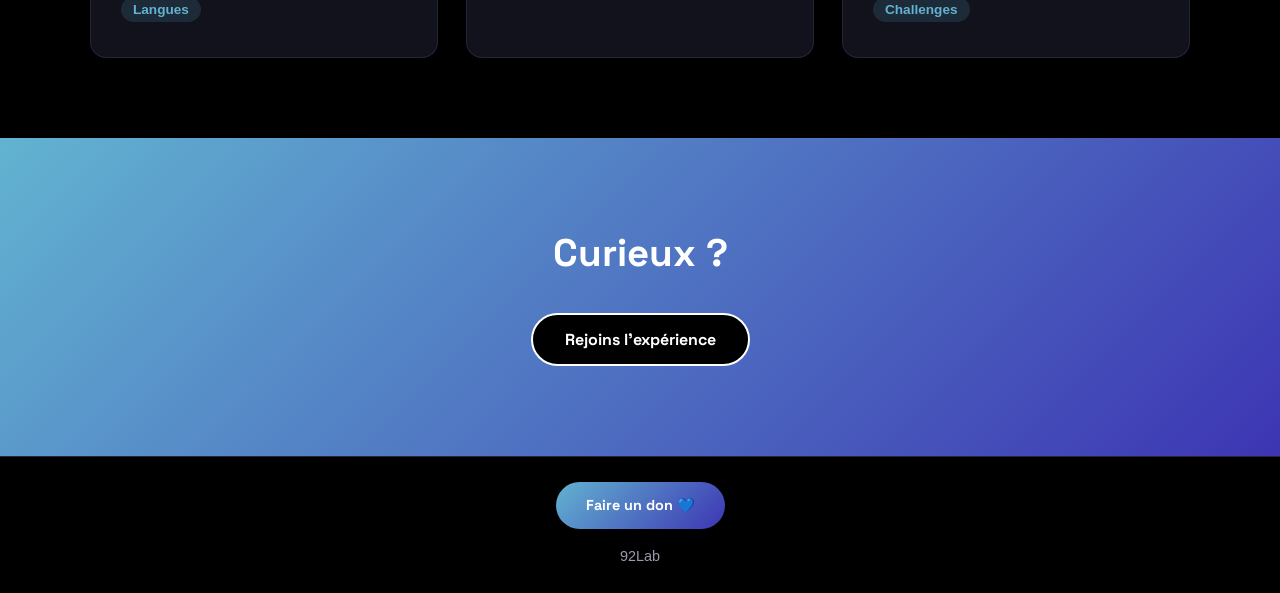
==== commit d38abc79: "Flash info : atelier 5ème-3ème annulé le vendredi 27/11 (Naïm absent) Co-Authored-By: Claude Sonnet " ====
--- a/index.html
+++ b/index.html
@@ -12,7 +12,7 @@
   <link rel="preconnect" href="https://fonts.googleapis.com">
   <link rel="preconnect" href="https://fonts.gstatic.com" crossorigin>
   <link href="https://fonts.googleapis.com/css2?family=Space+Grotesk:wght@500;600;700&display=swap" rel="stylesheet">
-  <link rel="stylesheet" href="style.css?v=9">
+  <link rel="stylesheet" href="style.css?v=13">
 </head>
 <body>
 
@@ -63,9 +63,10 @@
 
     <a class="flash-info" href="#ca-bouge">
       <span class="flash-label"><span class="flash-point"></span>Flash info</span>
-      <span class="flash-texte">Les ateliers ont repris ! Du CP à la 6<sup>ème</sup> : 17h–18h (Scratch) · De la 5<sup>ème</sup> à la 3<sup>ème</sup> : 17h–19h (Python, IA, Java…)</span>
+      <span class="flash-texte">Vendredi 27/11 : Naïm est absent, l'atelier de la 5<sup>ème</sup> à la 3<sup>ème</sup> est <strong>annulé</strong>. Les ateliers avec Nathan ont bien lieu pour les primaires et les 6<sup>ème</sup>, de 17h à 18h.</span>
       <span class="flash-lien">Lire →</span>
     </a>
+    <!-- Texte habituel à remettre après le 27/11 : Les ateliers ont repris ! Du CP à la 6<sup>ème</sup> : 17h–18h (Scratch) · De la 5<sup>ème</sup> à la 3<sup>ème</sup> : 17h–19h (Python, IA, Java…) -->
     <!-- Flash info : change le texte ci-dessus quand une info importante doit être vue dès l'arrivée sur le site. -->
 
     <section class="video-fond">
--- a/style.css
+++ b/style.css
@@ -2497,3 +2497,42 @@
 .radar-tag-theme { background: rgba(98, 179, 209, 0.15); color: var(--bleu-clair); border: 1px solid rgba(98, 179, 209, 0.45); }
 .radar-themes { margin-top: -10px; }
 .radar-apercu .radar-themes { display: none; }
+
+/* Billets (Opportunités) : version plus compacte */
+.billet { grid-template-columns: minmax(180px, 30%) 1fr; max-width: 900px; border-radius: 16px; }
+.billet-corps { padding: 18px 22px; }
+.billet h2 { font-size: 1.25rem; margin: 2px 0 4px; }
+.billet-lieu { font-size: 0.85rem; }
+.billet p { font-size: 0.93rem; line-height: 1.5; margin: 4px 0; }
+.billet .cta { margin-top: 8px; padding: 9px 20px; font-size: 0.92rem; }
+.billet-tag { font-size: 0.72rem; padding: 3px 10px; }
+.billet-date { font-size: 0.88rem; }
+@media (max-width: 760px) {
+  .billet { grid-template-columns: 1fr; max-width: none; }
+  .billet-image { max-height: 190px; }
+}
+
+/* Billets : très compact, image entière (sans coupe) */
+.billet { grid-template-columns: 240px 1fr; max-width: 780px; align-items: center; }
+.billet-image { align-self: center; padding: 14px 0 14px 14px; }
+.billet-image img { width: 100%; height: auto; object-fit: contain; border-radius: 10px; }
+.billet-corps { padding: 16px 20px; }
+.billet h2 { font-size: 1.15rem; }
+.billet p { font-size: 0.88rem; margin: 3px 0; }
+.billet-lieu { font-size: 0.8rem; }
+.billet .cta { margin-top: 6px; padding: 8px 18px; font-size: 0.88rem; }
+@media (max-width: 760px) {
+  .billet { grid-template-columns: 1fr; max-width: none; }
+  .billet-image { max-height: none; padding: 14px 14px 0; }
+}
+.billet-image { background: transparent; }
+
+/* Billets : même largeur que deux cartes de la grille du dessous (3 colonnes, espace 22 px) */
+@media (min-width: 900px) {
+  .billet { max-width: calc((100% - 44px) * 2 / 3 + 22px); grid-template-columns: 200px 1fr; }
+}
+
+/* Billets : pleine largeur, alignés sur la grille du Radar */
+.billet { max-width: none; grid-template-columns: 260px 1fr; }
+@media (min-width: 900px) { .billet { max-width: none; grid-template-columns: 260px 1fr; } }
+@media (max-width: 760px) { .billet { grid-template-columns: 1fr; } }
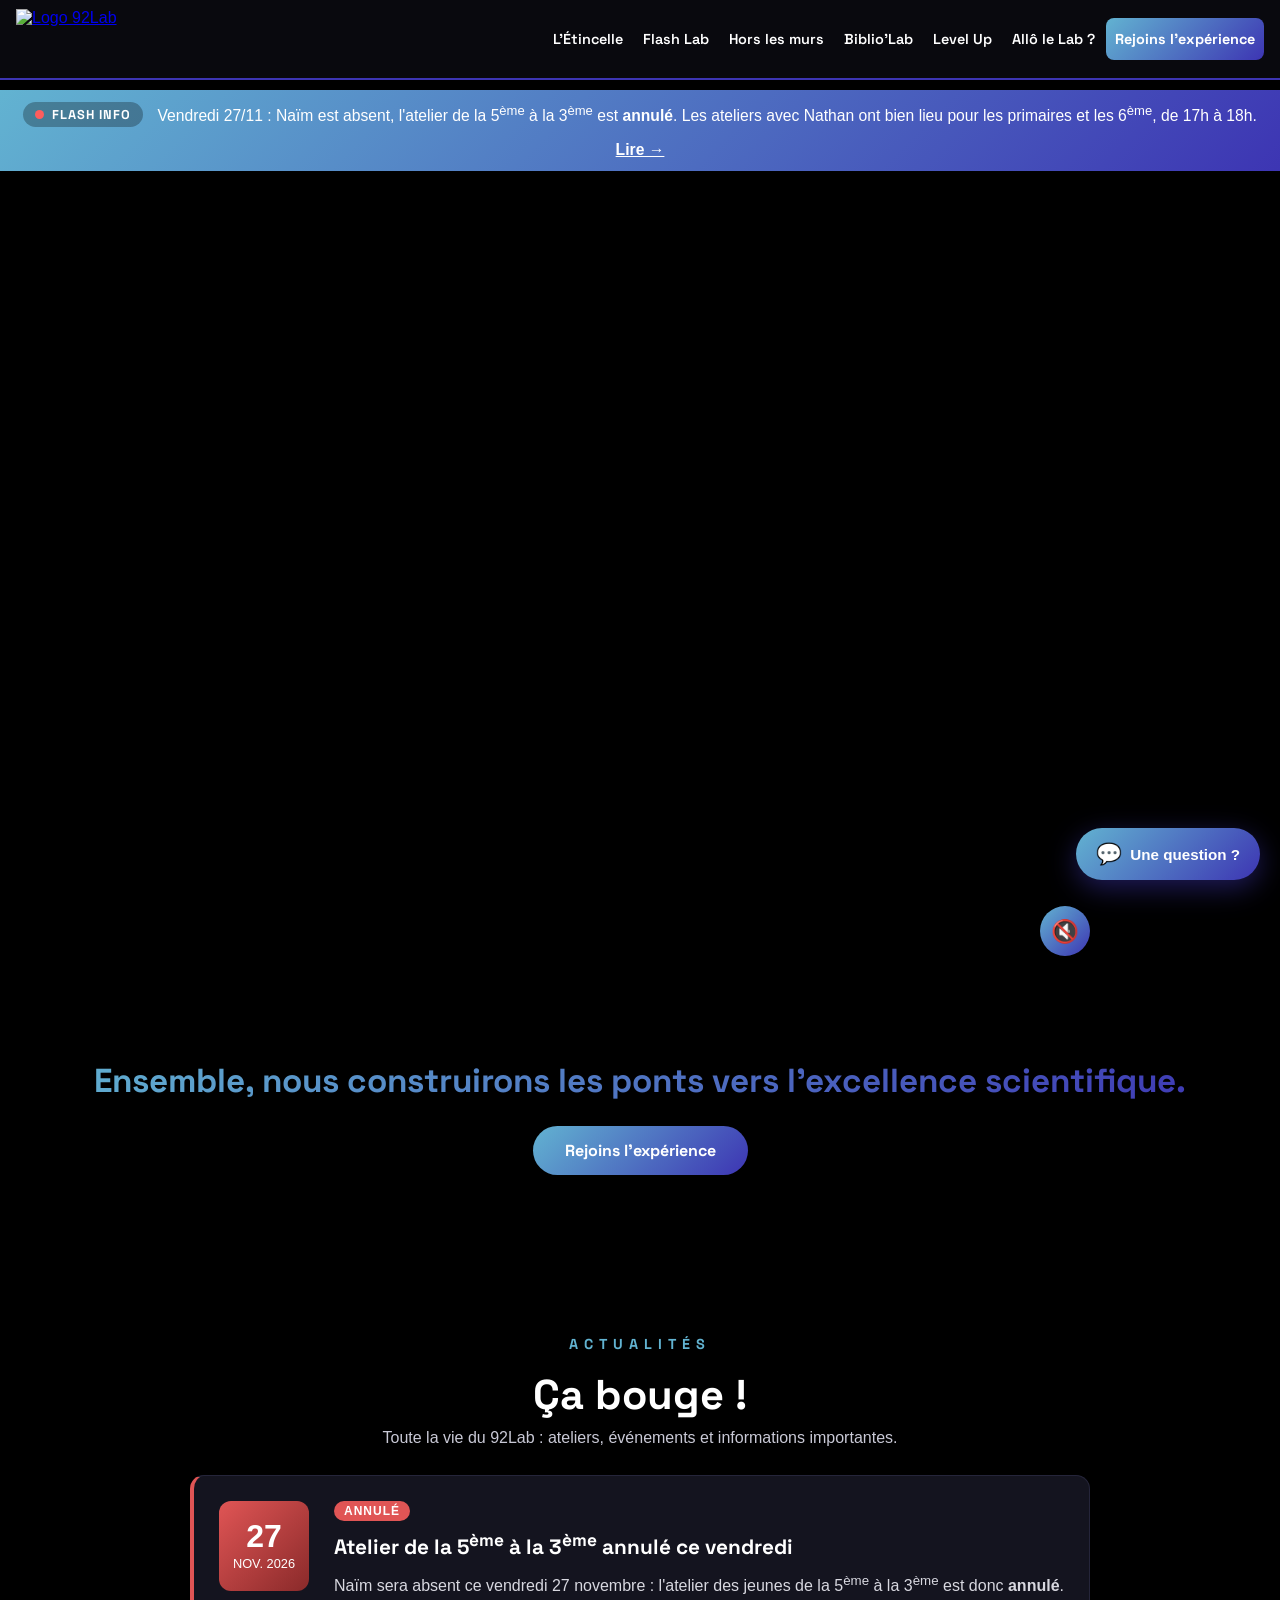
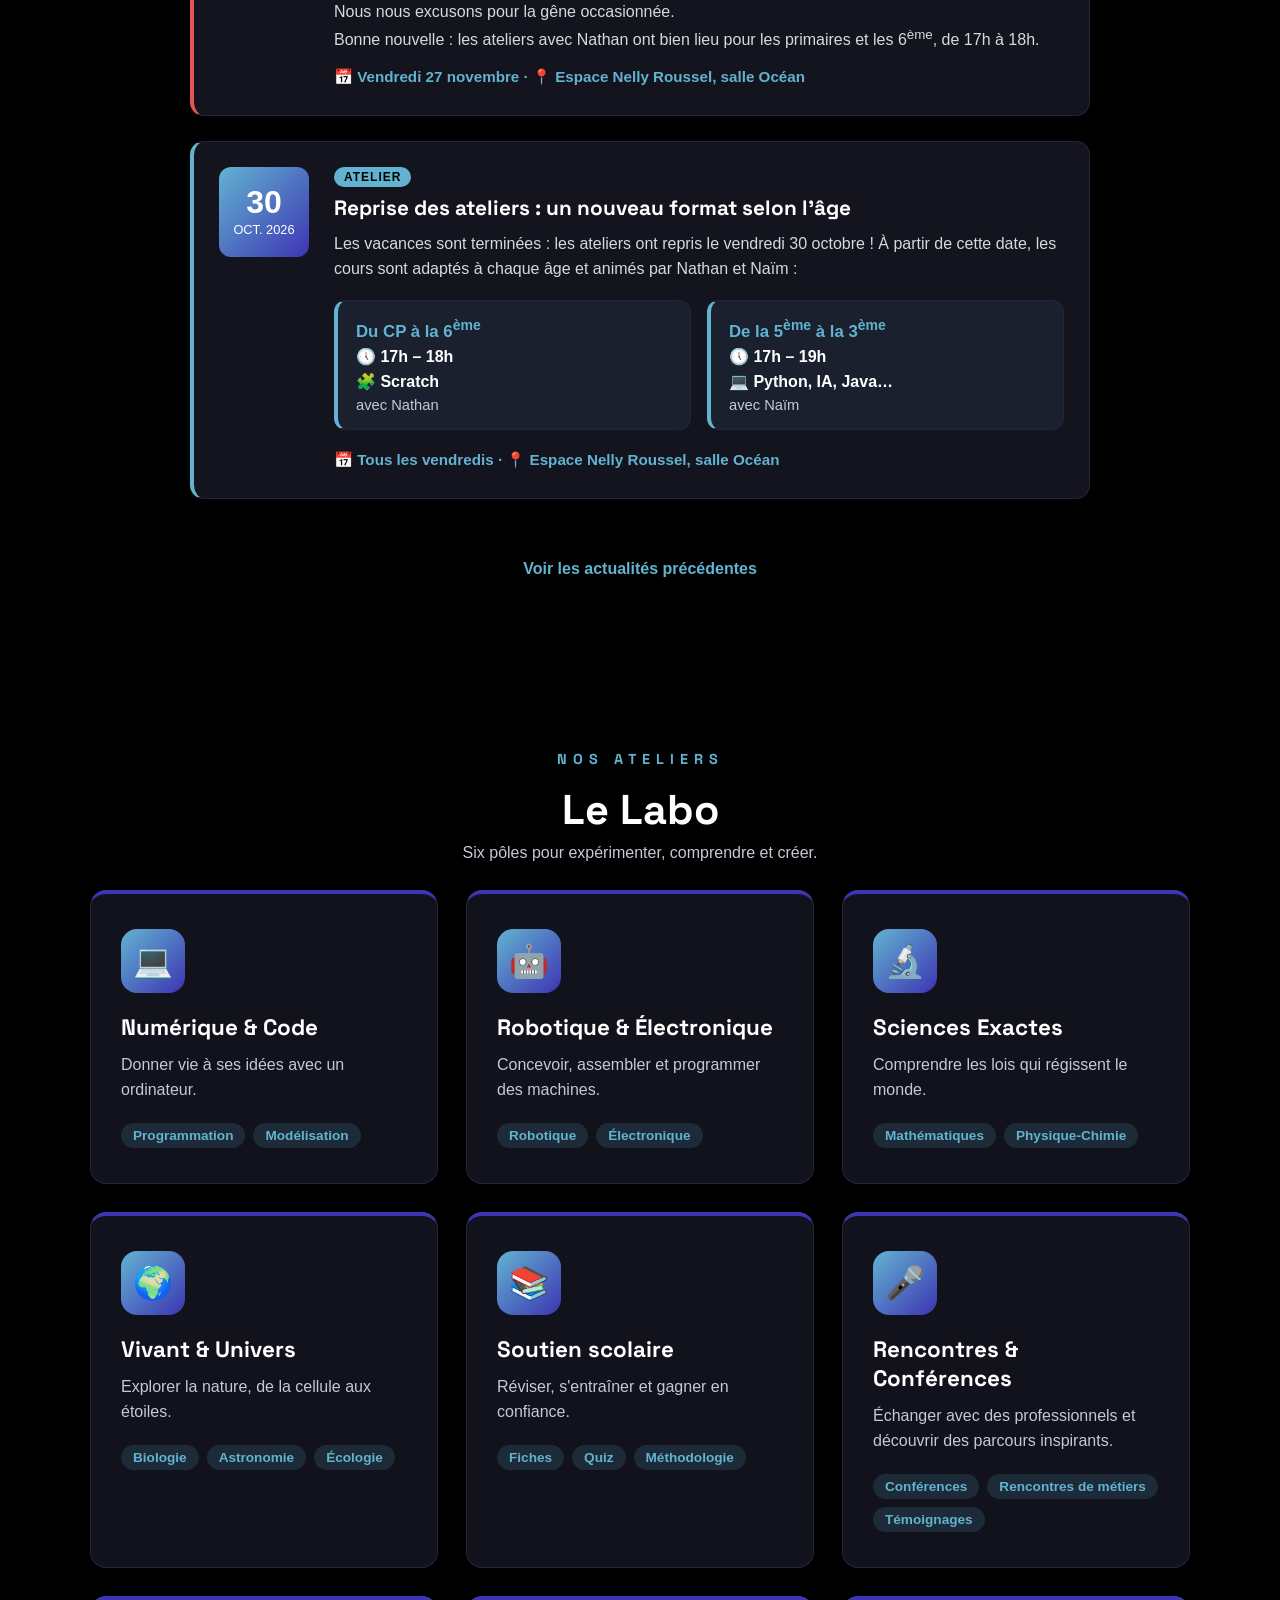
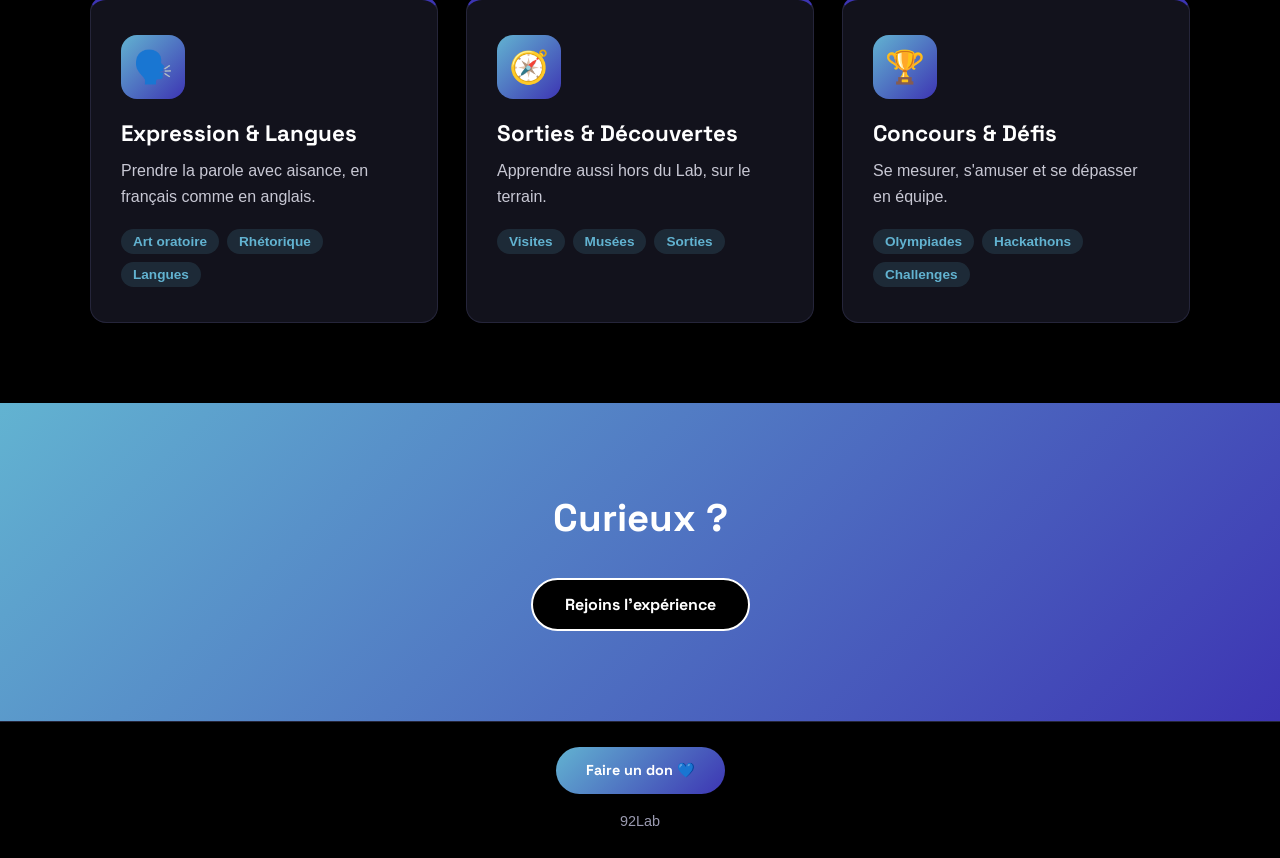
==== commit fb124244: "Actualités : annulation de l'atelier 5ème-3ème du 27/11 Co-Authored-By: Claude Sonnet 5.5 <noreply@a" ====
--- a/index.html
+++ b/index.html
@@ -12,7 +12,7 @@
   <link rel="preconnect" href="https://fonts.googleapis.com">
   <link rel="preconnect" href="https://fonts.gstatic.com" crossorigin>
   <link href="https://fonts.googleapis.com/css2?family=Space+Grotesk:wght@500;600;700&display=swap" rel="stylesheet">
-  <link rel="stylesheet" href="style.css?v=13">
+  <link rel="stylesheet" href="style.css?v=14">
 </head>
 <body>
 
@@ -91,6 +91,29 @@
         </div>
       </div>
       <div class="actus">
+        <article class="actu actu-annulee">
+          <div class="actu-date">
+            <span class="actu-jour">27</span>
+            <span class="actu-mois">Nov. 2026</span>
+          </div>
+          <div class="actu-contenu">
+            <span class="actu-badge badge-annule">Annulé</span>
+            <h2>Atelier de la 5<sup>ème</sup> à la 3<sup>ème</sup> annulé ce vendredi</h2>
+            <p>
+              Naïm sera absent ce vendredi 27 novembre : l'atelier des jeunes de la
+              5<sup>ème</sup> à la 3<sup>ème</sup> est donc <strong>annulé</strong>.
+              Nous nous excusons pour la gêne occasionnée.
+            </p>
+            <p>
+              Bonne nouvelle : les ateliers avec Nathan ont bien lieu pour les
+              primaires et les 6<sup>ème</sup>, de 17h à 18h.
+            </p>
+            <p class="actu-infos">
+              📅 Vendredi 27 novembre · 📍 Espace Nelly Roussel, salle Océan
+            </p>
+          </div>
+        </article>
+
         <article class="actu">
           <div class="actu-date">
             <span class="actu-jour">30</span>
--- a/style.css
+++ b/style.css
@@ -2536,3 +2536,12 @@
 .billet { max-width: none; grid-template-columns: 260px 1fr; }
 @media (min-width: 900px) { .billet { max-width: none; grid-template-columns: 260px 1fr; } }
 @media (max-width: 760px) { .billet { grid-template-columns: 1fr; } }
+
+/* Antisèche : carte verrouillée */
+.verrou-form { display: flex; flex-wrap: wrap; gap: 10px; margin-top: 12px; }
+.verrou-champ { flex: 1 1 200px; min-width: 0; padding: 10px 16px; border-radius: 999px; border: 1px solid #3a3a55; background: #0d0d16; color: #fff; font: inherit; }
+.verrou-champ:focus { outline: 2px solid var(--bleu-clair); }
+.verrou-bouton { border: 0; cursor: pointer; font: inherit; }
+.verrou-message { margin: 10px 0 0; color: #ff9aa8; }
+.verrou-image { display: block; max-width: 100%; border-radius: 12px; margin: 14px 0; }
+.verrou-resultat[hidden], .verrou-form[hidden], .verrou-message[hidden] { display: none; }
